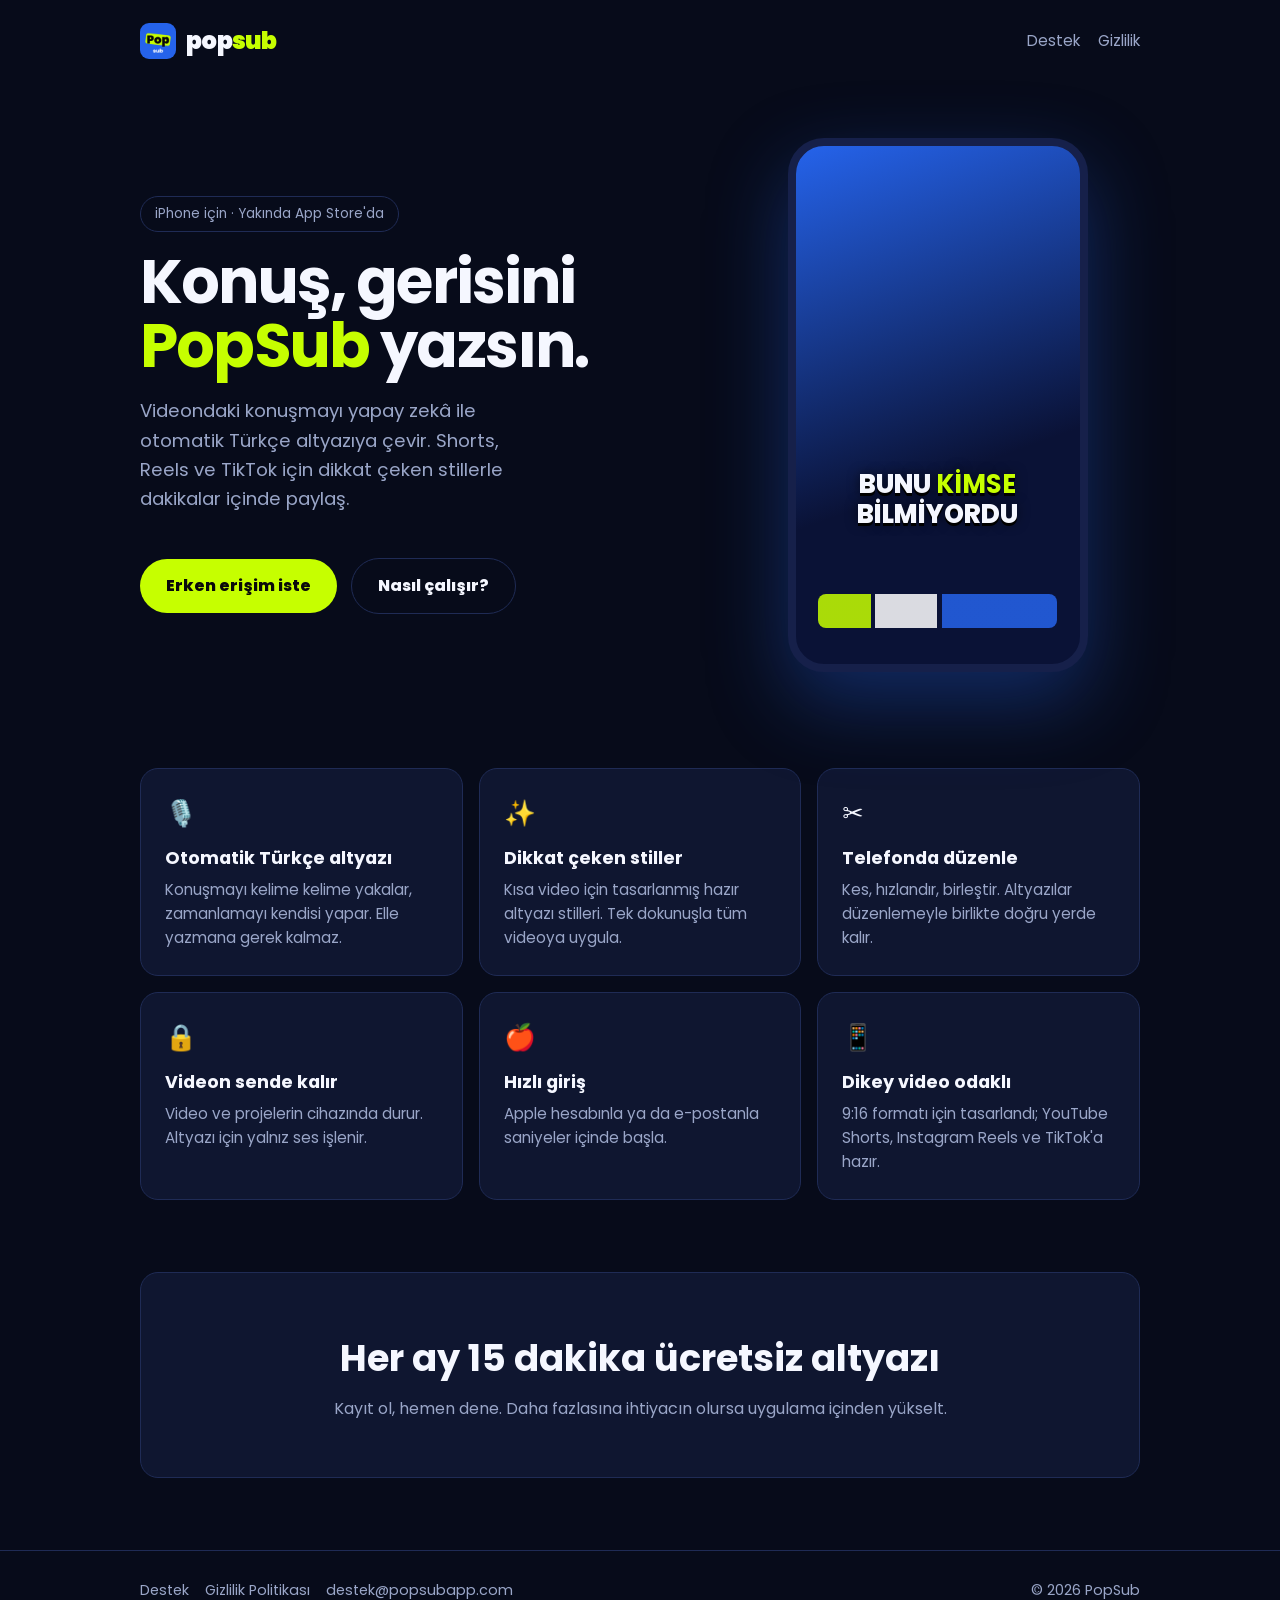
==== index.html @ c61045e1 "Logo ve renkleri seçilen PopSub kimliğine (F · Karaoke Vurgu) göre güncelle Favicon, apple-touch-ico" ====
<!doctype html>
<html lang="tr">
<head>
  <meta charset="utf-8">
  <meta name="viewport" content="width=device-width, initial-scale=1">
  <title>PopSub · Videolarına otomatik Türkçe altyazı</title>
  <meta name="description" content="PopSub, iPhone için video düzenleme uygulaması. Konuşmayı yapay zekâ ile otomatik Türkçe altyazıya çevirir, dikkat çeken altyazı stilleriyle Shorts, Reels ve TikTok videoları hazırlar.">
  <meta property="og:title" content="PopSub · Otomatik Türkçe altyazı">
  <meta property="og:description" content="Konuşmanı saniyeler içinde dikkat çeken altyazılara çevir.">
  <meta property="og:url" content="https://popsubapp.com/">
  <link rel="preconnect" href="https://fonts.googleapis.com">
  <link href="https://fonts.googleapis.com/css2?family=Poppins:wght@400;600;700;800;900&display=swap" rel="stylesheet">
  <link rel="stylesheet" href="/style.css">
  <link rel="icon" type="image/png" sizes="32x32" href="/assets/favicon-32.png">
  <link rel="apple-touch-icon" href="/assets/apple-touch-icon.png">
  <meta property="og:image" content="https://popsubapp.com/assets/icon-512.png">
</head>
<body>
  <header class="top">
    <div class="wrap">
      <a class="logo" href="/" aria-label="PopSub ana sayfa"><img src="/assets/logo-icon.png" width="36" height="36" alt=""><span class="wm">pop<span>sub</span></span></a>
      <nav><a href="/destek/">Destek</a><a href="/gizlilik/">Gizlilik</a></nav>
    </div>
  </header>

  <main class="wrap">
    <section class="hero">
      <div>
        <span class="badge">iPhone için · Yakında App Store'da</span>
        <h1>Konuş, gerisini <em>PopSub</em> yazsın.</h1>
        <p class="lead">Videondaki konuşmayı yapay zekâ ile otomatik Türkçe altyazıya çevir. Shorts, Reels ve TikTok için dikkat çeken stillerle dakikalar içinde paylaş.</p>
        <a class="cta" href="mailto:destek@popsubapp.com?subject=PopSub%20erken%20eri%C5%9Fim">Erken erişim iste</a>
        <a class="cta ghost" href="#ozellikler">Nasıl çalışır?</a>
      </div>
      <div class="phone" aria-hidden="true">
        <div class="cap">Bunu <b>kimse</b><br>bilmiyordu</div>
        <div class="bar"></div>
      </div>
    </section>

    <section class="features" id="ozellikler">
      <div class="grid">
        <div class="card"><div class="ico">🎙️</div><h3>Otomatik Türkçe altyazı</h3><p>Konuşmayı kelime kelime yakalar, zamanlamayı kendisi yapar. Elle yazmana gerek kalmaz.</p></div>
        <div class="card"><div class="ico">✨</div><h3>Dikkat çeken stiller</h3><p>Kısa video için tasarlanmış hazır altyazı stilleri. Tek dokunuşla tüm videoya uygula.</p></div>
        <div class="card"><div class="ico">✂️</div><h3>Telefonda düzenle</h3><p>Kes, hızlandır, birleştir. Altyazılar düzenlemeyle birlikte doğru yerde kalır.</p></div>
        <div class="card"><div class="ico">🔒</div><h3>Videon sende kalır</h3><p>Video ve projelerin cihazında durur. Altyazı için yalnız ses işlenir.</p></div>
        <div class="card"><div class="ico">🍎</div><h3>Hızlı giriş</h3><p>Apple hesabınla ya da e-postanla saniyeler içinde başla.</p></div>
        <div class="card"><div class="ico">📱</div><h3>Dikey video odaklı</h3><p>9:16 formatı için tasarlandı; YouTube Shorts, Instagram Reels ve TikTok'a hazır.</p></div>
      </div>
    </section>

    <section class="free">
      <h2>Her ay 15 dakika ücretsiz altyazı</h2>
      <p>Kayıt ol, hemen dene. Daha fazlasına ihtiyacın olursa uygulama içinden yükselt.</p>
    </section>
  </main>

  <footer>
    <div class="wrap">
      <div><a href="/destek/">Destek</a><a href="/gizlilik/">Gizlilik Politikası</a><a href="mailto:destek@popsubapp.com">destek@popsubapp.com</a></div>
      <div>© 2026 PopSub</div>
    </div>
  </footer>
</body>
</html>
---- style.css ----
:root {
  --bg: #070b1a;
  --surface: #0f1630;
  --line: #1f2b55;
  --text: #f5f7ff;
  --muted: #9aa6c8;
  --pop: #c6ff00;
  --blue: #2563eb;
  --radius: 18px;
}
* { box-sizing: border-box; }
html { -webkit-text-size-adjust: 100%; }
body {
  margin: 0;
  background: var(--bg);
  color: var(--text);
  font-family: "Poppins", system-ui, -apple-system, "Segoe UI", sans-serif;
  line-height: 1.6;
}
a { color: var(--pop); }
.wrap { max-width: 1040px; margin: 0 auto; padding: 0 20px; }

header.top { padding: 22px 0; }
header.top .wrap { display: flex; align-items: center; justify-content: space-between; gap: 16px; }
.logo { display: inline-flex; align-items: center; gap: 10px; font-weight: 900; font-size: 1.5rem; color: var(--text); text-decoration: none; letter-spacing: -0.03em; }
.logo img { border-radius: 9px; display: block; }
.logo .wm span { color: var(--pop); }
nav a { color: var(--muted); text-decoration: none; margin-left: 18px; font-size: .95rem; }
nav a:hover { color: var(--text); }

.hero { padding: 56px 0 72px; display: grid; grid-template-columns: 1.15fr .85fr; gap: 48px; align-items: center; }
.badge { display: inline-block; padding: 6px 14px; border: 1px solid var(--line); border-radius: 999px; color: var(--muted); font-size: .85rem; }
h1 { font-size: clamp(2.3rem, 6vw, 3.8rem); line-height: 1.05; margin: 18px 0; letter-spacing: -0.03em; }
h1 em { font-style: normal; color: var(--pop); }
.lead { color: var(--muted); font-size: 1.15rem; max-width: 34ch; }
.cta { display: inline-block; margin-top: 26px; background: var(--pop); color: #0a0a0a; font-weight: 800; padding: 14px 26px; border-radius: 999px; text-decoration: none; }
.cta.ghost { background: transparent; color: var(--text); border: 1px solid var(--line); margin-left: 10px; }

.phone { aspect-ratio: 9 / 16; width: 100%; max-width: 300px; margin: 0 auto; border-radius: 36px; border: 8px solid #16204a;
  background: linear-gradient(160deg, #2563eb, #0a1236 62%), var(--surface); position: relative; overflow: hidden; box-shadow: 0 30px 80px rgba(37, 99, 235, .35); }
.phone .cap { position: absolute; left: 50%; bottom: 26%; transform: translateX(-50%); text-align: center; width: 88%;
  font-weight: 800; font-size: 1.6rem; line-height: 1.15; text-transform: uppercase; text-shadow: 0 3px 0 #000, 0 0 12px rgba(0,0,0,.6); }
.phone .cap b { color: var(--pop); }
.phone .bar { position: absolute; left: 8%; right: 8%; bottom: 7%; height: 34px; border-radius: 8px;
  background: repeating-linear-gradient(90deg, #c6ff00 0 22%, transparent 22% 24%, #ffffff 24% 50%, transparent 50% 52%, #2563eb 52% 100%); opacity: .85; }

section.features { padding: 24px 0 72px; }
.grid { display: grid; grid-template-columns: repeat(3, 1fr); gap: 16px; }
.card { background: var(--surface); border: 1px solid var(--line); border-radius: var(--radius); padding: 24px; }
.card h3 { margin: 10px 0 6px; font-size: 1.1rem; }
.card p { margin: 0; color: var(--muted); font-size: .95rem; }
.ico { font-size: 1.6rem; }

.free { text-align: center; padding: 56px 24px; margin-bottom: 72px; background: var(--surface); border: 1px solid var(--line); border-radius: var(--radius); }
.free h2 { font-size: clamp(1.6rem, 4vw, 2.3rem); margin: 0 0 8px; }
.free p { color: var(--muted); margin: 0; }

.doc { padding: 24px 0 72px; max-width: 760px; }
.doc h1 { font-size: clamp(2rem, 5vw, 2.8rem); }
.doc h2 { margin-top: 36px; font-size: 1.25rem; }
.doc p, .doc li { color: #d6dcf0; }
.doc .meta { color: var(--muted); }

footer { border-top: 1px solid var(--line); padding: 28px 0; color: var(--muted); font-size: .9rem; }
footer .wrap { display: flex; flex-wrap: wrap; justify-content: space-between; gap: 12px; }
footer a { color: var(--muted); margin-right: 16px; text-decoration: none; }
footer a:hover { color: var(--text); }

@media (max-width: 760px) {
  .hero { grid-template-columns: 1fr; padding-top: 24px; gap: 40px; }
  .grid { grid-template-columns: 1fr; }
  nav a { margin-left: 12px; }
  .cta.ghost { margin-left: 0; margin-top: 12px; }
}
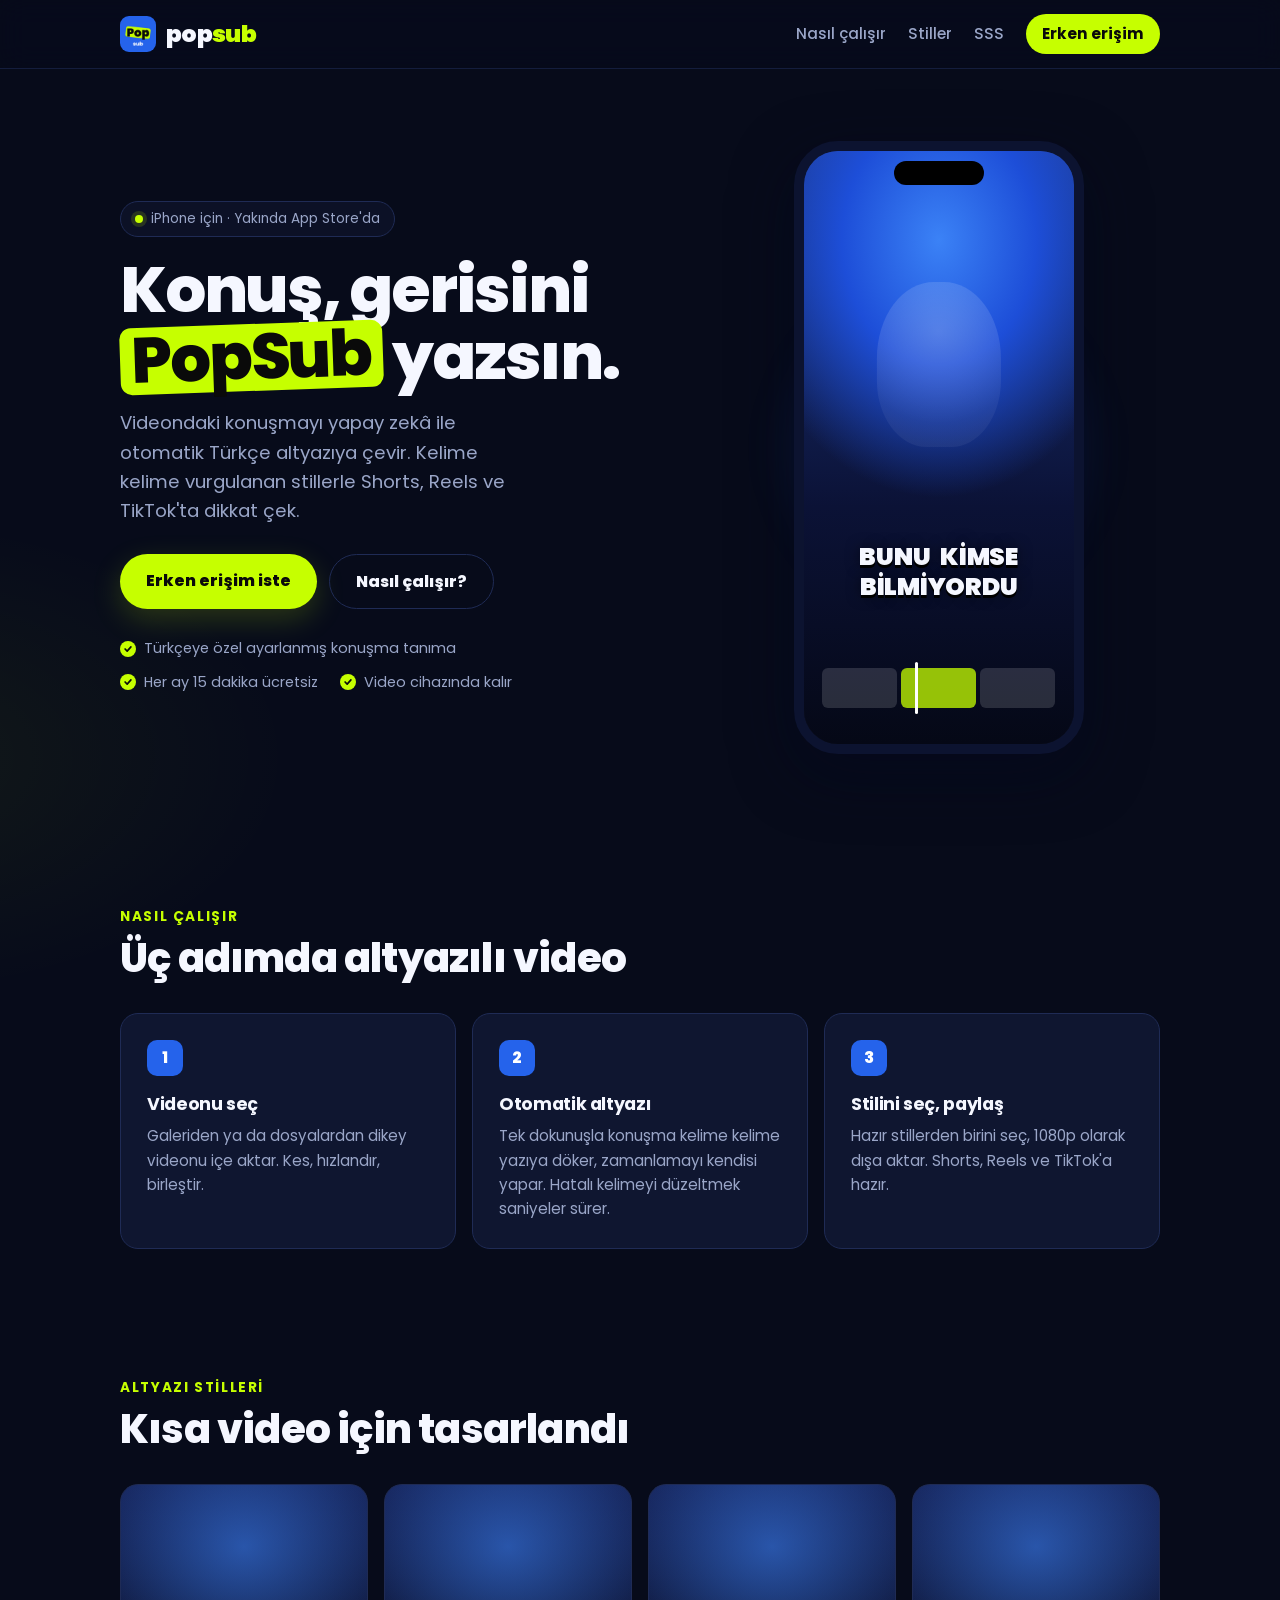
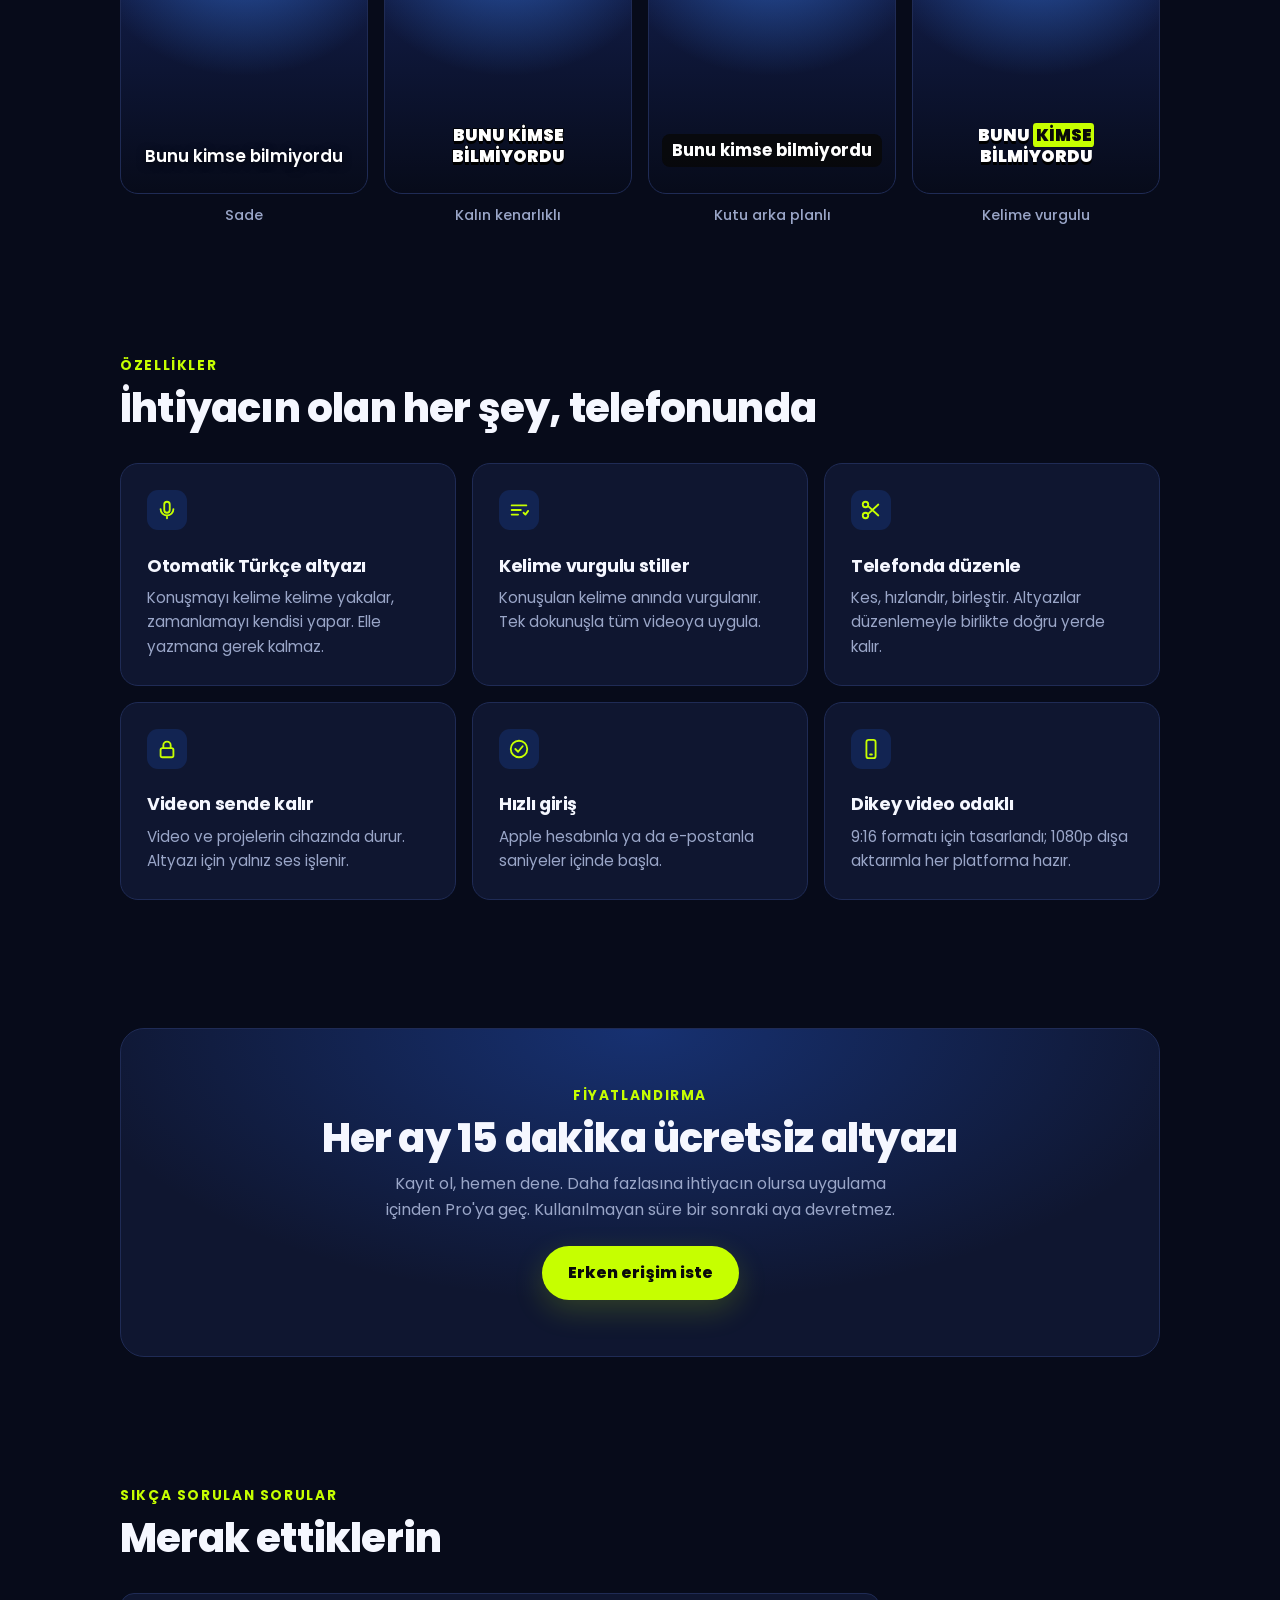
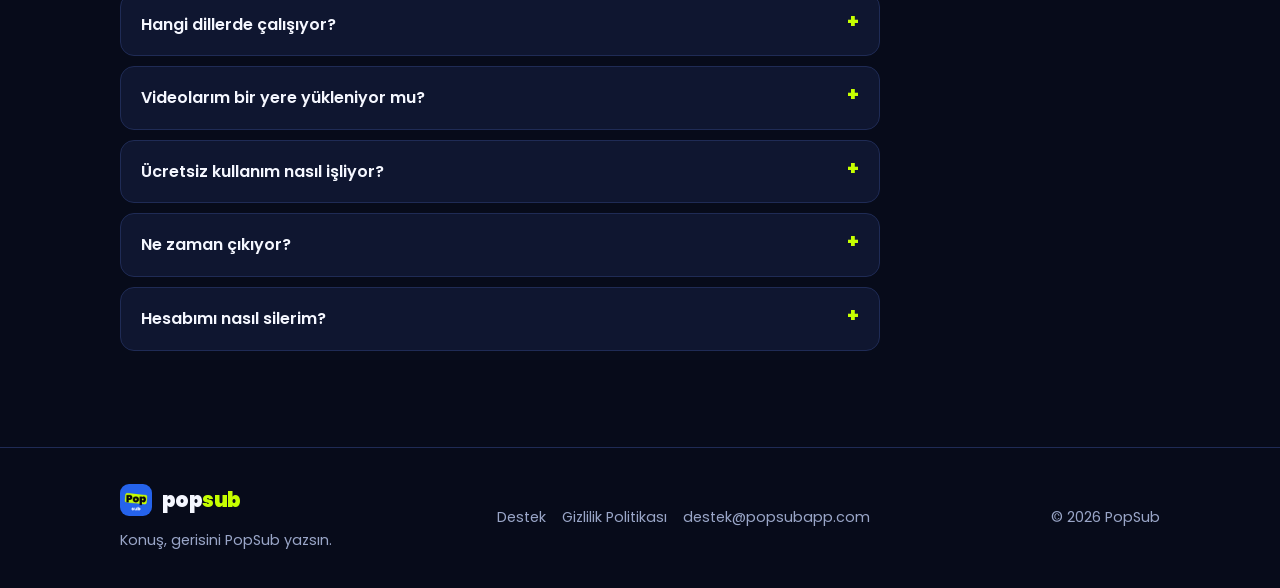
==== commit 44257a74: "Ana sayfayı profesyonelleştir Sabit bulanık başlık + erken erişim düğmesi, karaoke animasyonlu telef" ====
--- a/index.html
+++ b/index.html
@@ -4,61 +4,135 @@
   <meta charset="utf-8">
   <meta name="viewport" content="width=device-width, initial-scale=1">
   <title>PopSub · Videolarına otomatik Türkçe altyazı</title>
-  <meta name="description" content="PopSub, iPhone için video düzenleme uygulaması. Konuşmayı yapay zekâ ile otomatik Türkçe altyazıya çevirir, dikkat çeken altyazı stilleriyle Shorts, Reels ve TikTok videoları hazırlar.">
+  <meta name="description" content="PopSub, iPhone için video düzenleme uygulaması. Konuşmayı yapay zekâ ile otomatik Türkçe altyazıya çevirir, kelime vurgulu stillerle Shorts, Reels ve TikTok videoları hazırlar.">
+  <meta name="theme-color" content="#070b1a">
+  <meta property="og:type" content="website">
+  <meta property="og:site_name" content="PopSub">
   <meta property="og:title" content="PopSub · Otomatik Türkçe altyazı">
   <meta property="og:description" content="Konuşmanı saniyeler içinde dikkat çeken altyazılara çevir.">
   <meta property="og:url" content="https://popsubapp.com/">
+  <meta property="og:image" content="https://popsubapp.com/assets/icon-512.png">
+  <meta name="twitter:card" content="summary">
+  <link rel="canonical" href="https://popsubapp.com/">
   <link rel="preconnect" href="https://fonts.googleapis.com">
-  <link href="https://fonts.googleapis.com/css2?family=Poppins:wght@400;600;700;800;900&display=swap" rel="stylesheet">
-  <link rel="stylesheet" href="/style.css">
+  <link rel="preconnect" href="https://fonts.gstatic.com" crossorigin>
+  <link href="https://fonts.googleapis.com/css2?family=Poppins:wght@400;500;600;700;800;900&display=swap" rel="stylesheet">
+  <link rel="stylesheet" href="/style.css?v=20261008b">
   <link rel="icon" type="image/png" sizes="32x32" href="/assets/favicon-32.png">
   <link rel="apple-touch-icon" href="/assets/apple-touch-icon.png">
-  <meta property="og:image" content="https://popsubapp.com/assets/icon-512.png">
+  <script type="application/ld+json">{"@context":"https://schema.org","@type":"SoftwareApplication","name":"PopSub","operatingSystem":"iOS","applicationCategory":"MultimediaApplication","description":"Konuşmayı otomatik Türkçe altyazıya çeviren video düzenleme uygulaması.","url":"https://popsubapp.com/"}</script>
 </head>
 <body>
+  <a class="skip" href="#icerik">İçeriğe geç</a>
   <header class="top">
     <div class="wrap">
       <a class="logo" href="/" aria-label="PopSub ana sayfa"><img src="/assets/logo-icon.png" width="36" height="36" alt=""><span class="wm">pop<span>sub</span></span></a>
-      <nav><a href="/destek/">Destek</a><a href="/gizlilik/">Gizlilik</a></nav>
+      <nav aria-label="Ana menü">
+        <a href="#nasil">Nasıl çalışır</a>
+        <a href="#stiller">Stiller</a>
+        <a href="#sss">SSS</a>
+        <a class="nav-cta" href="mailto:destek@popsubapp.com?subject=PopSub%20erken%20eri%C5%9Fim">Erken erişim</a>
+      </nav>
     </div>
   </header>
 
-  <main class="wrap">
-    <section class="hero">
-      <div>
-        <span class="badge">iPhone için · Yakında App Store'da</span>
+  <main id="icerik">
+    <section class="hero wrap">
+      <div class="hero-copy">
+        <span class="badge"><span class="dot"></span>iPhone için · Yakında App Store'da</span>
         <h1>Konuş, gerisini <em>PopSub</em> yazsın.</h1>
-        <p class="lead">Videondaki konuşmayı yapay zekâ ile otomatik Türkçe altyazıya çevir. Shorts, Reels ve TikTok için dikkat çeken stillerle dakikalar içinde paylaş.</p>
-        <a class="cta" href="mailto:destek@popsubapp.com?subject=PopSub%20erken%20eri%C5%9Fim">Erken erişim iste</a>
-        <a class="cta ghost" href="#ozellikler">Nasıl çalışır?</a>
+        <p class="lead">Videondaki konuşmayı yapay zekâ ile otomatik Türkçe altyazıya çevir. Kelime kelime vurgulanan stillerle Shorts, Reels ve TikTok'ta dikkat çek.</p>
+        <div class="actions">
+          <a class="cta" href="mailto:destek@popsubapp.com?subject=PopSub%20erken%20eri%C5%9Fim">Erken erişim iste</a>
+          <a class="cta ghost" href="#nasil">Nasıl çalışır?</a>
+        </div>
+        <ul class="trust">
+          <li>Türkçeye özel ayarlanmış konuşma tanıma</li>
+          <li>Her ay 15 dakika ücretsiz</li>
+          <li>Video cihazında kalır</li>
+        </ul>
       </div>
-      <div class="phone" aria-hidden="true">
-        <div class="cap">Bunu <b>kimse</b><br>bilmiyordu</div>
-        <div class="bar"></div>
+      <div class="hero-visual" aria-hidden="true">
+        <div class="glow"></div>
+        <div class="phone">
+          <div class="notch"></div>
+          <div class="scene"></div>
+          <div class="karaoke">
+            <span>Bunu</span> <span>kimse</span> <span>bilmiyordu</span>
+          </div>
+          <div class="timeline"><i></i><i></i><i></i><b></b></div>
+        </div>
       </div>
     </section>
 
-    <section class="features" id="ozellikler">
-      <div class="grid">
-        <div class="card"><div class="ico">🎙️</div><h3>Otomatik Türkçe altyazı</h3><p>Konuşmayı kelime kelime yakalar, zamanlamayı kendisi yapar. Elle yazmana gerek kalmaz.</p></div>
-        <div class="card"><div class="ico">✨</div><h3>Dikkat çeken stiller</h3><p>Kısa video için tasarlanmış hazır altyazı stilleri. Tek dokunuşla tüm videoya uygula.</p></div>
-        <div class="card"><div class="ico">✂️</div><h3>Telefonda düzenle</h3><p>Kes, hızlandır, birleştir. Altyazılar düzenlemeyle birlikte doğru yerde kalır.</p></div>
-        <div class="card"><div class="ico">🔒</div><h3>Videon sende kalır</h3><p>Video ve projelerin cihazında durur. Altyazı için yalnız ses işlenir.</p></div>
-        <div class="card"><div class="ico">🍎</div><h3>Hızlı giriş</h3><p>Apple hesabınla ya da e-postanla saniyeler içinde başla.</p></div>
-        <div class="card"><div class="ico">📱</div><h3>Dikey video odaklı</h3><p>9:16 formatı için tasarlandı; YouTube Shorts, Instagram Reels ve TikTok'a hazır.</p></div>
+    <section class="section wrap" id="nasil">
+      <p class="eyebrow">Nasıl çalışır</p>
+      <h2>Üç adımda altyazılı video</h2>
+      <ol class="steps">
+        <li><span class="num">1</span><h3>Videonu seç</h3><p>Galeriden ya da dosyalardan dikey videonu içe aktar. Kes, hızlandır, birleştir.</p></li>
+        <li><span class="num">2</span><h3>Otomatik altyazı</h3><p>Tek dokunuşla konuşma kelime kelime yazıya döker, zamanlamayı kendisi yapar. Hatalı kelimeyi düzeltmek saniyeler sürer.</p></li>
+        <li><span class="num">3</span><h3>Stilini seç, paylaş</h3><p>Hazır stillerden birini seç, 1080p olarak dışa aktar. Shorts, Reels ve TikTok'a hazır.</p></li>
+      </ol>
+    </section>
+
+    <section class="section wrap" id="stiller">
+      <p class="eyebrow">Altyazı stilleri</p>
+      <h2>Kısa video için tasarlandı</h2>
+      <div class="styles">
+        <figure class="style s-simple"><div class="frame"><span class="sample">Bunu kimse bilmiyordu</span></div><figcaption>Sade</figcaption></figure>
+        <figure class="style s-outline"><div class="frame"><span class="sample">Bunu kimse bilmiyordu</span></div><figcaption>Kalın kenarlıklı</figcaption></figure>
+        <figure class="style s-box"><div class="frame"><span class="sample">Bunu kimse bilmiyordu</span></div><figcaption>Kutu arka planlı</figcaption></figure>
+        <figure class="style s-karaoke"><div class="frame"><span class="sample">Bunu <mark>kimse</mark> bilmiyordu</span></div><figcaption>Kelime vurgulu</figcaption></figure>
       </div>
     </section>
 
-    <section class="free">
-      <h2>Her ay 15 dakika ücretsiz altyazı</h2>
-      <p>Kayıt ol, hemen dene. Daha fazlasına ihtiyacın olursa uygulama içinden yükselt.</p>
+    <section class="section wrap">
+      <p class="eyebrow">Özellikler</p>
+      <h2>İhtiyacın olan her şey, telefonunda</h2>
+      <div class="grid">
+        <div class="card"><svg class="ico" viewBox="0 0 24 24" aria-hidden="true"><path d="M12 3a3 3 0 0 0-3 3v6a3 3 0 0 0 6 0V6a3 3 0 0 0-3-3Z"/><path d="M19 11a7 7 0 0 1-14 0M12 18v3"/></svg><h3>Otomatik Türkçe altyazı</h3><p>Konuşmayı kelime kelime yakalar, zamanlamayı kendisi yapar. Elle yazmana gerek kalmaz.</p></div>
+        <div class="card"><svg class="ico" viewBox="0 0 24 24" aria-hidden="true"><path d="M4 7h16M4 12h10M4 17h7"/><path d="M17 15l2 2 3-4"/></svg><h3>Kelime vurgulu stiller</h3><p>Konuşulan kelime anında vurgulanır. Tek dokunuşla tüm videoya uygula.</p></div>
+        <div class="card"><svg class="ico" viewBox="0 0 24 24" aria-hidden="true"><circle cx="6" cy="6" r="3"/><circle cx="6" cy="18" r="3"/><path d="M8.6 7.5 20 18M8.6 16.5 20 6"/></svg><h3>Telefonda düzenle</h3><p>Kes, hızlandır, birleştir. Altyazılar düzenlemeyle birlikte doğru yerde kalır.</p></div>
+        <div class="card"><svg class="ico" viewBox="0 0 24 24" aria-hidden="true"><rect x="5" y="11" width="14" height="10" rx="2"/><path d="M8 11V8a4 4 0 0 1 8 0v3"/></svg><h3>Videon sende kalır</h3><p>Video ve projelerin cihazında durur. Altyazı için yalnız ses işlenir.</p></div>
+        <div class="card"><svg class="ico" viewBox="0 0 24 24" aria-hidden="true"><path d="M12 21a9 9 0 1 0 0-18 9 9 0 0 0 0 18Z"/><path d="m8 12 3 3 5-6"/></svg><h3>Hızlı giriş</h3><p>Apple hesabınla ya da e-postanla saniyeler içinde başla.</p></div>
+        <div class="card"><svg class="ico" viewBox="0 0 24 24" aria-hidden="true"><rect x="7" y="2" width="10" height="20" rx="2.5"/><path d="M11 18h2"/></svg><h3>Dikey video odaklı</h3><p>9:16 formatı için tasarlandı; 1080p dışa aktarımla her platforma hazır.</p></div>
+      </div>
+    </section>
+
+    <section class="section wrap">
+      <div class="free">
+        <p class="eyebrow">Fiyatlandırma</p>
+        <h2>Her ay 15 dakika ücretsiz altyazı</h2>
+        <p>Kayıt ol, hemen dene. Daha fazlasına ihtiyacın olursa uygulama içinden Pro'ya geç. Kullanılmayan süre bir sonraki aya devretmez.</p>
+        <a class="cta" href="mailto:destek@popsubapp.com?subject=PopSub%20erken%20eri%C5%9Fim">Erken erişim iste</a>
+      </div>
+    </section>
+
+    <section class="section wrap" id="sss">
+      <p class="eyebrow">Sıkça sorulan sorular</p>
+      <h2>Merak ettiklerin</h2>
+      <div class="faq">
+        <details><summary>Hangi dillerde çalışıyor?</summary><p>PopSub şu an Türkçe konuşma için optimize edildi.</p></details>
+        <details><summary>Videolarım bir yere yükleniyor mu?</summary><p>Hayır. Videoların ve projelerin cihazında kalır. Altyazı oluşturmak için yalnız videonun ses kısmı sunucumuza gönderilir. Ayrıntılar <a href="/gizlilik/">Gizlilik Politikası</a>'nda.</p></details>
+        <details><summary>Ücretsiz kullanım nasıl işliyor?</summary><p>Her takvim ayında 15 dakikalık ücretsiz altyazı hakkın olur. Kullanılmayan süre bir sonraki aya devretmez.</p></details>
+        <details><summary>Ne zaman çıkıyor?</summary><p>PopSub şu an test aşamasında. Erken erişim için bize yaz, hazır olduğunda ilk sen haberdar ol.</p></details>
+        <details><summary>Hesabımı nasıl silerim?</summary><p>Uygulama içinden <strong>Hesap → Hesabı sil</strong> ile hesabını ve sunucudaki verilerini kalıcı olarak silebilirsin.</p></details>
+      </div>
     </section>
   </main>
 
   <footer>
-    <div class="wrap">
-      <div><a href="/destek/">Destek</a><a href="/gizlilik/">Gizlilik Politikası</a><a href="mailto:destek@popsubapp.com">destek@popsubapp.com</a></div>
-      <div>© 2026 PopSub</div>
+    <div class="wrap foot">
+      <div class="foot-brand">
+        <a class="logo" href="/" aria-label="PopSub ana sayfa"><img src="/assets/logo-icon.png" width="32" height="32" alt=""><span class="wm">pop<span>sub</span></span></a>
+        <p>Konuş, gerisini PopSub yazsın.</p>
+      </div>
+      <div class="foot-links">
+        <a href="/destek/">Destek</a>
+        <a href="/gizlilik/">Gizlilik Politikası</a>
+        <a href="mailto:destek@popsubapp.com">destek@popsubapp.com</a>
+      </div>
+      <div class="foot-copy">© 2026 PopSub</div>
     </div>
   </footer>
 </body>
--- a/style.css
+++ b/style.css
@@ -1,74 +1,159 @@
 :root {
   --bg: #070b1a;
+  --bg-2: #0a1024;
   --surface: #0f1630;
+  --surface-2: #131c3c;
   --line: #1f2b55;
   --text: #f5f7ff;
   --muted: #9aa6c8;
   --pop: #c6ff00;
   --blue: #2563eb;
   --radius: 18px;
+  --shadow: 0 20px 60px rgba(3, 8, 30, .55);
 }
 * { box-sizing: border-box; }
-html { -webkit-text-size-adjust: 100%; }
+html { -webkit-text-size-adjust: 100%; scroll-behavior: smooth; scroll-padding-top: 84px; }
 body {
   margin: 0;
-  background: var(--bg);
+  background:
+    radial-gradient(900px 500px at 85% -10%, rgba(37, 99, 235, .28), transparent 60%),
+    radial-gradient(700px 400px at -10% 20%, rgba(198, 255, 0, .06), transparent 60%),
+    var(--bg);
   color: var(--text);
   font-family: "Poppins", system-ui, -apple-system, "Segoe UI", sans-serif;
   line-height: 1.6;
+  -webkit-font-smoothing: antialiased;
 }
 a { color: var(--pop); }
-.wrap { max-width: 1040px; margin: 0 auto; padding: 0 20px; }
+h1, h2, h3 { letter-spacing: -0.02em; }
+.wrap { max-width: 1080px; margin: 0 auto; padding: 0 20px; }
+.skip { position: absolute; left: -999px; top: 8px; background: var(--pop); color: #0a0a0a; padding: 8px 14px; border-radius: 8px; z-index: 100; }
+.skip:focus { left: 8px; }
+:focus-visible { outline: 2px solid var(--pop); outline-offset: 3px; border-radius: 6px; }
 
-header.top { padding: 22px 0; }
+/* Header */
+header.top { position: sticky; top: 0; z-index: 50; padding: 14px 0; background: rgba(7, 11, 26, .72);
+  backdrop-filter: saturate(160%) blur(14px); -webkit-backdrop-filter: saturate(160%) blur(14px); border-bottom: 1px solid rgba(31, 43, 85, .6); }
 header.top .wrap { display: flex; align-items: center; justify-content: space-between; gap: 16px; }
-.logo { display: inline-flex; align-items: center; gap: 10px; font-weight: 900; font-size: 1.5rem; color: var(--text); text-decoration: none; letter-spacing: -0.03em; }
+.logo { display: inline-flex; align-items: center; gap: 10px; font-weight: 900; font-size: 1.45rem; color: var(--text); text-decoration: none; letter-spacing: -0.03em; }
 .logo img { border-radius: 9px; display: block; }
 .logo .wm span { color: var(--pop); }
-nav a { color: var(--muted); text-decoration: none; margin-left: 18px; font-size: .95rem; }
+nav { display: flex; align-items: center; gap: 22px; }
+nav a { color: var(--muted); text-decoration: none; font-size: .95rem; font-weight: 500; }
 nav a:hover { color: var(--text); }
+nav .nav-cta { color: #0a0a0a; background: var(--pop); padding: 8px 16px; border-radius: 999px; font-weight: 700; }
+nav .nav-cta:hover { color: #0a0a0a; filter: brightness(1.05); }
 
-.hero { padding: 56px 0 72px; display: grid; grid-template-columns: 1.15fr .85fr; gap: 48px; align-items: center; }
-.badge { display: inline-block; padding: 6px 14px; border: 1px solid var(--line); border-radius: 999px; color: var(--muted); font-size: .85rem; }
-h1 { font-size: clamp(2.3rem, 6vw, 3.8rem); line-height: 1.05; margin: 18px 0; letter-spacing: -0.03em; }
-h1 em { font-style: normal; color: var(--pop); }
-.lead { color: var(--muted); font-size: 1.15rem; max-width: 34ch; }
-.cta { display: inline-block; margin-top: 26px; background: var(--pop); color: #0a0a0a; font-weight: 800; padding: 14px 26px; border-radius: 999px; text-decoration: none; }
-.cta.ghost { background: transparent; color: var(--text); border: 1px solid var(--line); margin-left: 10px; }
+/* Hero */
+.hero { padding: 72px 20px 88px; display: grid; grid-template-columns: 1.1fr .9fr; gap: 56px; align-items: center; }
+.badge { display: inline-flex; align-items: center; gap: 8px; padding: 6px 14px; border: 1px solid var(--line); border-radius: 999px;
+  color: var(--muted); font-size: .85rem; background: rgba(15, 22, 48, .6); }
+.badge .dot { width: 8px; height: 8px; border-radius: 50%; background: var(--pop); box-shadow: 0 0 0 4px rgba(198, 255, 0, .15); }
+h1 { font-size: clamp(2.4rem, 6vw, 4rem); line-height: 1.04; margin: 20px 0 18px; letter-spacing: -0.035em; font-weight: 800; }
+h1 em { font-style: normal; color: #0a0a0a; background: var(--pop); padding: 0 .18em; border-radius: .18em; display: inline-block; transform: rotate(-2deg); }
+.lead { color: var(--muted); font-size: 1.15rem; max-width: 38ch; margin: 0; }
+.actions { display: flex; flex-wrap: wrap; gap: 12px; margin-top: 28px; }
+.cta { display: inline-block; background: var(--pop); color: #0a0a0a; font-weight: 800; padding: 14px 26px; border-radius: 999px;
+  text-decoration: none; box-shadow: 0 10px 30px rgba(198, 255, 0, .18); transition: transform .15s ease, box-shadow .15s ease; }
+.cta:hover { transform: translateY(-1px); box-shadow: 0 14px 34px rgba(198, 255, 0, .28); }
+.cta.ghost { background: transparent; color: var(--text); border: 1px solid var(--line); box-shadow: none; }
+.cta.ghost:hover { border-color: var(--muted); }
+.trust { list-style: none; padding: 0; margin: 28px 0 0; display: flex; flex-wrap: wrap; gap: 10px 22px; color: var(--muted); font-size: .9rem; }
+.trust li { display: inline-flex; align-items: center; gap: 8px; }
+.trust li::before { content: ""; width: 16px; height: 16px; border-radius: 50%; background: var(--pop) no-repeat center / 10px
+  url("data:image/svg+xml,%3Csvg xmlns='http://www.w3.org/2000/svg' viewBox='0 0 24 24' fill='none' stroke='%230a0a0a' stroke-width='4' stroke-linecap='round' stroke-linejoin='round'%3E%3Cpath d='m5 12 5 5 9-10'/%3E%3C/svg%3E"); }
 
-.phone { aspect-ratio: 9 / 16; width: 100%; max-width: 300px; margin: 0 auto; border-radius: 36px; border: 8px solid #16204a;
-  background: linear-gradient(160deg, #2563eb, #0a1236 62%), var(--surface); position: relative; overflow: hidden; box-shadow: 0 30px 80px rgba(37, 99, 235, .35); }
-.phone .cap { position: absolute; left: 50%; bottom: 26%; transform: translateX(-50%); text-align: center; width: 88%;
-  font-weight: 800; font-size: 1.6rem; line-height: 1.15; text-transform: uppercase; text-shadow: 0 3px 0 #000, 0 0 12px rgba(0,0,0,.6); }
-.phone .cap b { color: var(--pop); }
-.phone .bar { position: absolute; left: 8%; right: 8%; bottom: 7%; height: 34px; border-radius: 8px;
-  background: repeating-linear-gradient(90deg, #c6ff00 0 22%, transparent 22% 24%, #ffffff 24% 50%, transparent 50% 52%, #2563eb 52% 100%); opacity: .85; }
+.hero-visual { position: relative; display: grid; place-items: center; }
+.glow { position: absolute; width: 80%; aspect-ratio: 1; border-radius: 50%; background: radial-gradient(circle, rgba(37, 99, 235, .55), transparent 65%); filter: blur(20px); }
+.phone { position: relative; aspect-ratio: 9 / 19; width: 100%; max-width: 290px; border-radius: 44px; border: 10px solid #0c1330;
+  background: #050816; overflow: hidden; box-shadow: var(--shadow), 0 0 0 1px rgba(255, 255, 255, .06) inset; }
+.notch { position: absolute; top: 10px; left: 50%; transform: translateX(-50%); width: 90px; height: 24px; border-radius: 999px; background: #000; z-index: 3; }
+.scene { position: absolute; inset: 0; background:
+  radial-gradient(120% 70% at 50% 15%, #3b82f6 0%, #1d4ed8 30%, transparent 62%),
+  linear-gradient(180deg, #1e3a8a 0%, #0b1236 60%, #050816 100%); }
+.scene::after { content: ""; position: absolute; left: 50%; top: 22%; width: 46%; aspect-ratio: 3 / 4; transform: translateX(-50%);
+  border-radius: 46% 46% 40% 40%; background: radial-gradient(circle at 50% 30%, rgba(255, 255, 255, .22), rgba(255, 255, 255, .05) 70%); }
+.karaoke { position: absolute; left: 6%; right: 6%; bottom: 24%; text-align: center; font-weight: 900; font-size: 1.55rem;
+  line-height: 1.2; text-transform: uppercase; letter-spacing: -0.01em; text-shadow: 0 3px 0 #000, 0 0 14px rgba(0, 0, 0, .55); z-index: 2; }
+.karaoke span { display: inline-block; padding: 0 .12em; border-radius: .2em; animation: say 3.6s infinite; }
+.karaoke span:nth-child(2) { animation-delay: 1.2s; }
+.karaoke span:nth-child(3) { animation-delay: 2.4s; }
+@keyframes say {
+  0%, 33% { background: var(--pop); color: #0a0a0a; text-shadow: none; transform: scale(1.08) rotate(-2deg); }
+  34%, 100% { background: transparent; color: #fff; transform: none; }
+}
+.timeline { position: absolute; left: 7%; right: 7%; bottom: 6%; height: 40px; display: flex; gap: 4px; z-index: 2; }
+.timeline i { flex: 1; border-radius: 6px; background: rgba(255, 255, 255, .14); }
+.timeline i:nth-child(2) { background: rgba(198, 255, 0, .75); }
+.timeline b { position: absolute; top: -6px; bottom: -6px; width: 3px; border-radius: 2px; background: #fff; left: 40%; animation: play 3.6s linear infinite; }
+@keyframes play { from { left: 4%; } to { left: 96%; } }
 
-section.features { padding: 24px 0 72px; }
+/* Sections */
+.section { padding: 64px 20px; }
+.eyebrow { color: var(--pop); font-weight: 700; font-size: .85rem; text-transform: uppercase; letter-spacing: .12em; margin: 0 0 8px; }
+.section h2 { font-size: clamp(1.7rem, 4vw, 2.5rem); line-height: 1.15; margin: 0 0 32px; font-weight: 800; }
+
+.steps { list-style: none; padding: 0; margin: 0; display: grid; grid-template-columns: repeat(3, 1fr); gap: 16px; counter-reset: s; }
+.steps li { background: var(--surface); border: 1px solid var(--line); border-radius: var(--radius); padding: 26px; }
+.num { display: inline-grid; place-items: center; width: 36px; height: 36px; border-radius: 10px; background: var(--blue); color: #fff; font-weight: 800; }
+.steps h3, .card h3 { margin: 14px 0 6px; font-size: 1.1rem; }
+.steps p, .card p { margin: 0; color: var(--muted); font-size: .95rem; }
+
+.styles { display: grid; grid-template-columns: repeat(4, 1fr); gap: 16px; }
+.style { margin: 0; }
+.style .frame { aspect-ratio: 4 / 5; border-radius: var(--radius); border: 1px solid var(--line); display: grid; place-items: end center; padding: 18px 12px 26px;
+  background: radial-gradient(90% 60% at 50% 20%, rgba(59, 130, 246, .55), transparent 70%), linear-gradient(180deg, #16245a, #070b1a); overflow: hidden; }
+.sample { text-align: center; font-weight: 800; font-size: 1.05rem; line-height: 1.25; color: #fff; }
+.s-simple .sample { font-weight: 600; text-shadow: 0 2px 8px rgba(0, 0, 0, .6); }
+.s-outline .sample { font-weight: 900; text-transform: uppercase; -webkit-text-stroke: 1.5px #000; paint-order: stroke fill; text-shadow: 0 3px 0 #000; }
+.s-box .sample { background: rgba(8, 8, 8, .82); padding: 6px 10px; border-radius: 8px; font-weight: 700; }
+.s-karaoke .sample { font-weight: 900; text-transform: uppercase; text-shadow: 0 3px 0 #000; }
+.s-karaoke mark { background: var(--pop); color: #0a0a0a; padding: 0 .15em; border-radius: .2em; text-shadow: none; }
+.style figcaption { margin-top: 10px; color: var(--muted); font-size: .9rem; font-weight: 500; text-align: center; }
+
 .grid { display: grid; grid-template-columns: repeat(3, 1fr); gap: 16px; }
-.card { background: var(--surface); border: 1px solid var(--line); border-radius: var(--radius); padding: 24px; }
-.card h3 { margin: 10px 0 6px; font-size: 1.1rem; }
-.card p { margin: 0; color: var(--muted); font-size: .95rem; }
-.ico { font-size: 1.6rem; }
+.card { background: var(--surface); border: 1px solid var(--line); border-radius: var(--radius); padding: 26px; transition: border-color .15s ease, transform .15s ease; }
+.card:hover { border-color: #2c3d78; transform: translateY(-2px); }
+.ico { width: 40px; height: 40px; padding: 9px; border-radius: 11px; background: rgba(37, 99, 235, .18); stroke: var(--pop); fill: none; stroke-width: 2; stroke-linecap: round; stroke-linejoin: round; }
 
-.free { text-align: center; padding: 56px 24px; margin-bottom: 72px; background: var(--surface); border: 1px solid var(--line); border-radius: var(--radius); }
-.free h2 { font-size: clamp(1.6rem, 4vw, 2.3rem); margin: 0 0 8px; }
-.free p { color: var(--muted); margin: 0; }
+.free { text-align: center; padding: 56px 24px; border: 1px solid var(--line); border-radius: 24px;
+  background: radial-gradient(80% 120% at 50% 0%, rgba(37, 99, 235, .35), transparent 70%), var(--surface); }
+.free h2 { margin: 0 0 10px !important; }
+.free p:not(.eyebrow) { color: var(--muted); margin: 0 auto 24px; max-width: 52ch; }
 
-.doc { padding: 24px 0 72px; max-width: 760px; }
+.faq { display: grid; gap: 10px; max-width: 760px; }
+.faq details { background: var(--surface); border: 1px solid var(--line); border-radius: 14px; padding: 4px 20px; }
+.faq summary { cursor: pointer; list-style: none; padding: 14px 0; font-weight: 600; display: flex; justify-content: space-between; gap: 16px; }
+.faq summary::-webkit-details-marker { display: none; }
+.faq summary::after { content: "+"; color: var(--pop); font-weight: 800; font-size: 1.2rem; line-height: 1; }
+.faq details[open] summary::after { content: "–"; }
+.faq details p { margin: 0 0 16px; color: var(--muted); }
+
+/* Doc pages */
+.doc { padding: 40px 20px 72px; max-width: 760px; }
 .doc h1 { font-size: clamp(2rem, 5vw, 2.8rem); }
 .doc h2 { margin-top: 36px; font-size: 1.25rem; }
 .doc p, .doc li { color: #d6dcf0; }
 .doc .meta { color: var(--muted); }
 
-footer { border-top: 1px solid var(--line); padding: 28px 0; color: var(--muted); font-size: .9rem; }
-footer .wrap { display: flex; flex-wrap: wrap; justify-content: space-between; gap: 12px; }
+/* Footer */
+footer { border-top: 1px solid var(--line); padding: 36px 0; color: var(--muted); font-size: .9rem; margin-top: 32px; }
+footer .wrap { display: flex; flex-wrap: wrap; justify-content: space-between; align-items: center; gap: 16px; }
 footer a { color: var(--muted); margin-right: 16px; text-decoration: none; }
 footer a:hover { color: var(--text); }
+.foot-brand .logo { font-size: 1.25rem; margin-right: 0; color: var(--text); }
+.foot-brand p { margin: 6px 0 0; }
+.foot-links { display: flex; flex-wrap: wrap; gap: 6px 0; }
 
-@media (max-width: 760px) {
-  .hero { grid-template-columns: 1fr; padding-top: 24px; gap: 40px; }
-  .grid { grid-template-columns: 1fr; }
-  nav a { margin-left: 12px; }
-  .cta.ghost { margin-left: 0; margin-top: 12px; }
+@media (max-width: 860px) {
+  .hero { grid-template-columns: 1fr; padding-top: 40px; gap: 48px; }
+  .steps, .grid { grid-template-columns: 1fr; }
+  .styles { grid-template-columns: repeat(2, 1fr); }
+  nav a:not(.nav-cta) { display: none; }
 }
+@media (prefers-reduced-motion: reduce) {
+  html { scroll-behavior: auto; }
+  .karaoke span, .timeline b { animation: none; }
+  .karaoke span:nth-child(2) { background: var(--pop); color: #0a0a0a; text-shadow: none; }
+  .cta, .card { transition: none; }
+}
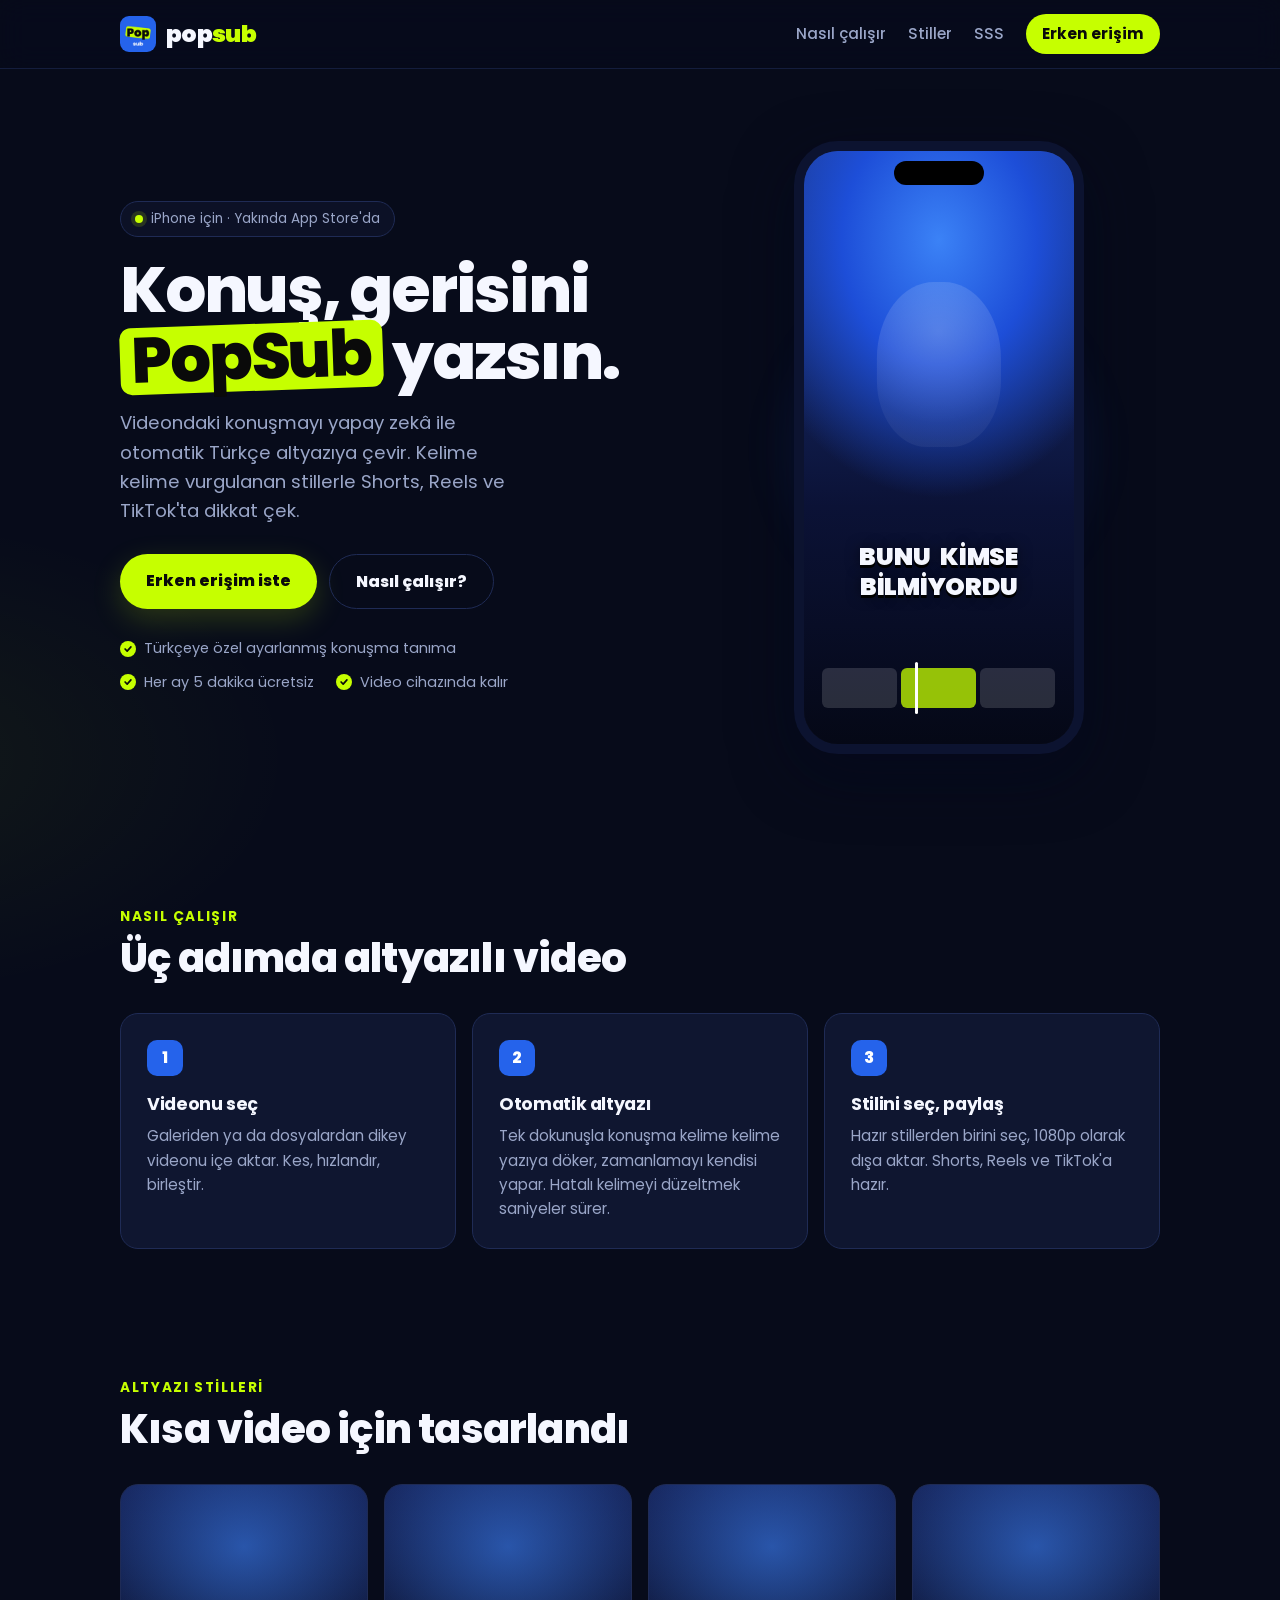
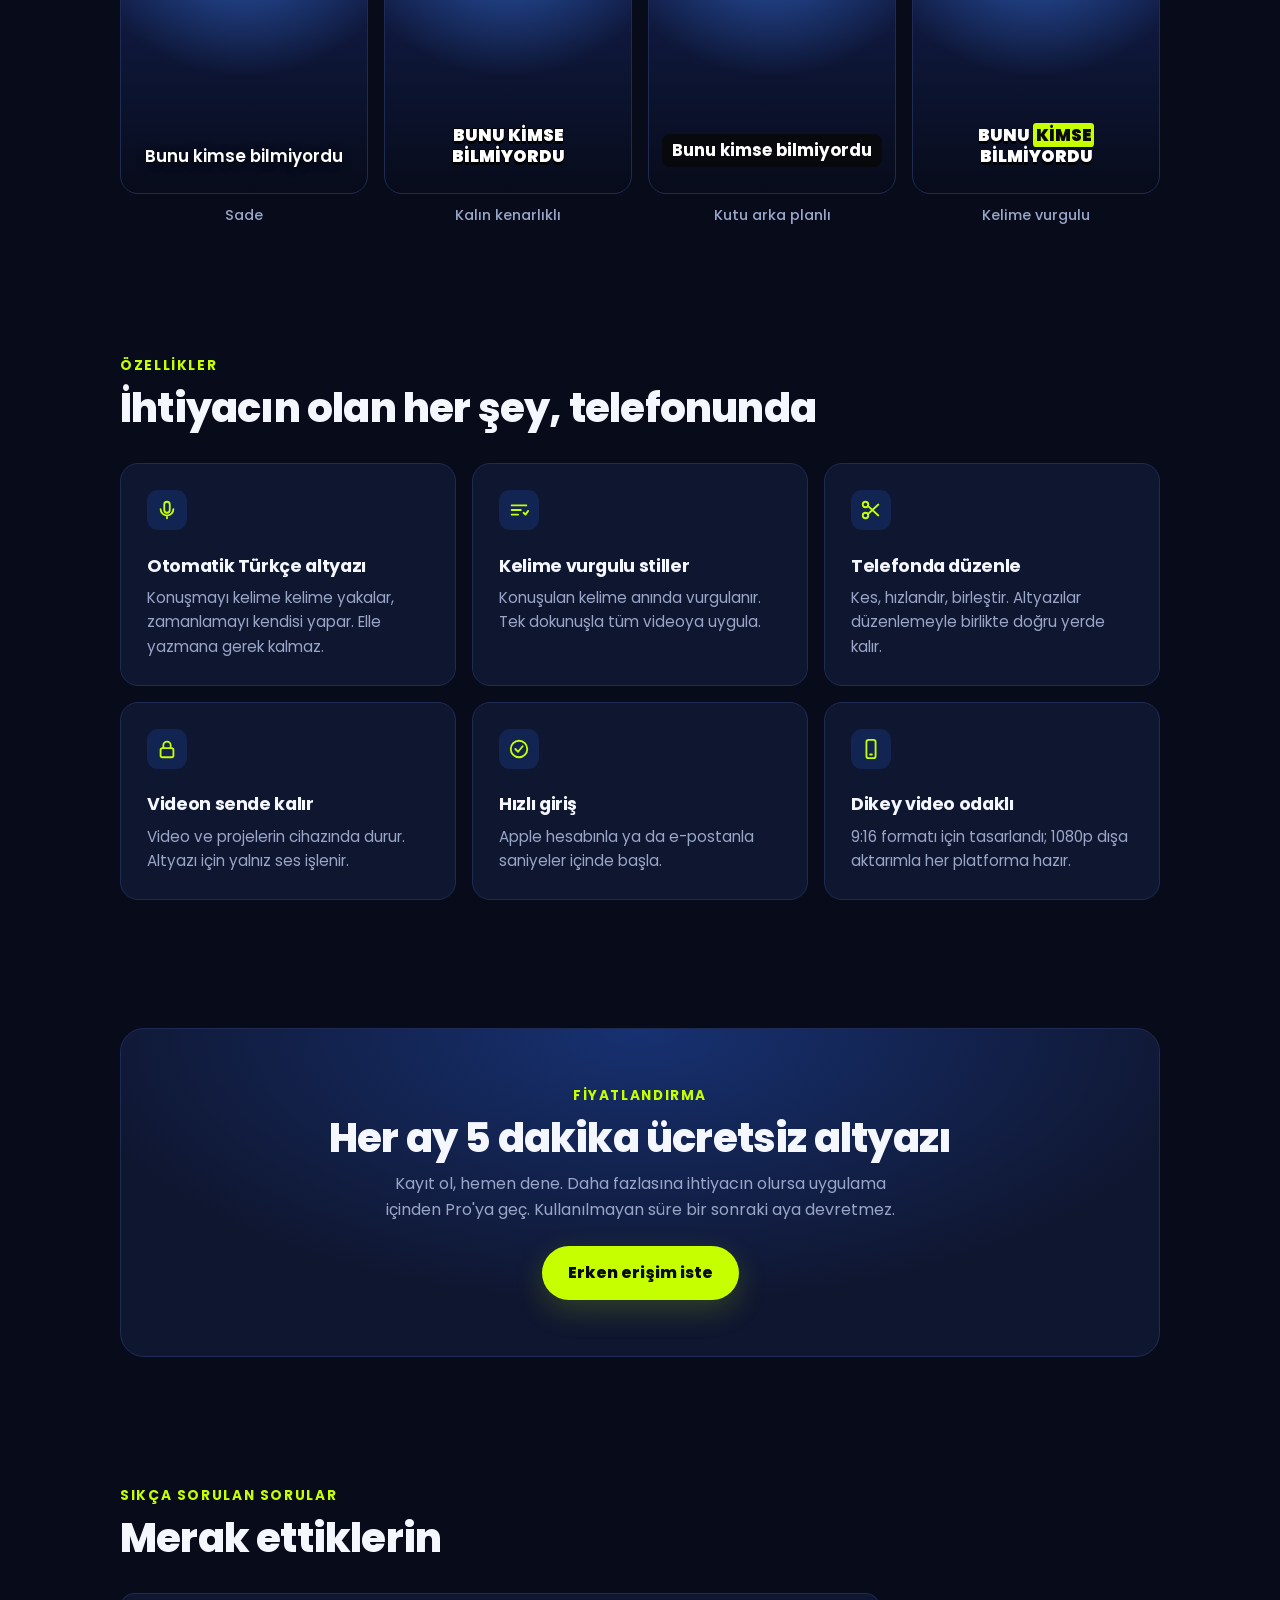
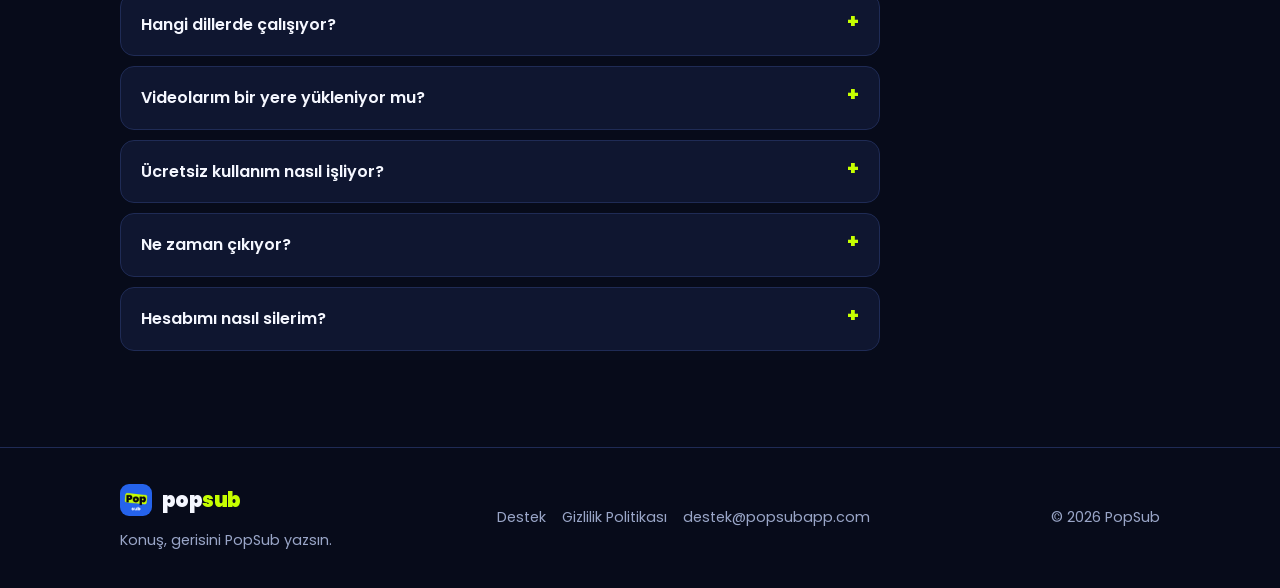
==== commit b0f59cc0: "Ücretsiz hakkı 5 dakika olarak güncelle Co-Authored-By: Claude Opus 5.5 <noreply@anthropic.com>" ====
--- a/index.html
+++ b/index.html
@@ -48,7 +48,7 @@
         </div>
         <ul class="trust">
           <li>Türkçeye özel ayarlanmış konuşma tanıma</li>
-          <li>Her ay 15 dakika ücretsiz</li>
+          <li>Her ay 5 dakika ücretsiz</li>
           <li>Video cihazında kalır</li>
         </ul>
       </div>
@@ -102,7 +102,7 @@
     <section class="section wrap">
       <div class="free">
         <p class="eyebrow">Fiyatlandırma</p>
-        <h2>Her ay 15 dakika ücretsiz altyazı</h2>
+        <h2>Her ay 5 dakika ücretsiz altyazı</h2>
         <p>Kayıt ol, hemen dene. Daha fazlasına ihtiyacın olursa uygulama içinden Pro'ya geç. Kullanılmayan süre bir sonraki aya devretmez.</p>
         <a class="cta" href="mailto:destek@popsubapp.com?subject=PopSub%20erken%20eri%C5%9Fim">Erken erişim iste</a>
       </div>
@@ -114,7 +114,7 @@
       <div class="faq">
         <details><summary>Hangi dillerde çalışıyor?</summary><p>PopSub şu an Türkçe konuşma için optimize edildi.</p></details>
         <details><summary>Videolarım bir yere yükleniyor mu?</summary><p>Hayır. Videoların ve projelerin cihazında kalır. Altyazı oluşturmak için yalnız videonun ses kısmı sunucumuza gönderilir. Ayrıntılar <a href="/gizlilik/">Gizlilik Politikası</a>'nda.</p></details>
-        <details><summary>Ücretsiz kullanım nasıl işliyor?</summary><p>Her takvim ayında 15 dakikalık ücretsiz altyazı hakkın olur. Kullanılmayan süre bir sonraki aya devretmez.</p></details>
+        <details><summary>Ücretsiz kullanım nasıl işliyor?</summary><p>Her takvim ayında 5 dakikalık ücretsiz altyazı hakkın olur. Kullanılmayan süre bir sonraki aya devretmez.</p></details>
         <details><summary>Ne zaman çıkıyor?</summary><p>PopSub şu an test aşamasında. Erken erişim için bize yaz, hazır olduğunda ilk sen haberdar ol.</p></details>
         <details><summary>Hesabımı nasıl silerim?</summary><p>Uygulama içinden <strong>Hesap → Hesabı sil</strong> ile hesabını ve sunucudaki verilerini kalıcı olarak silebilirsin.</p></details>
       </div>
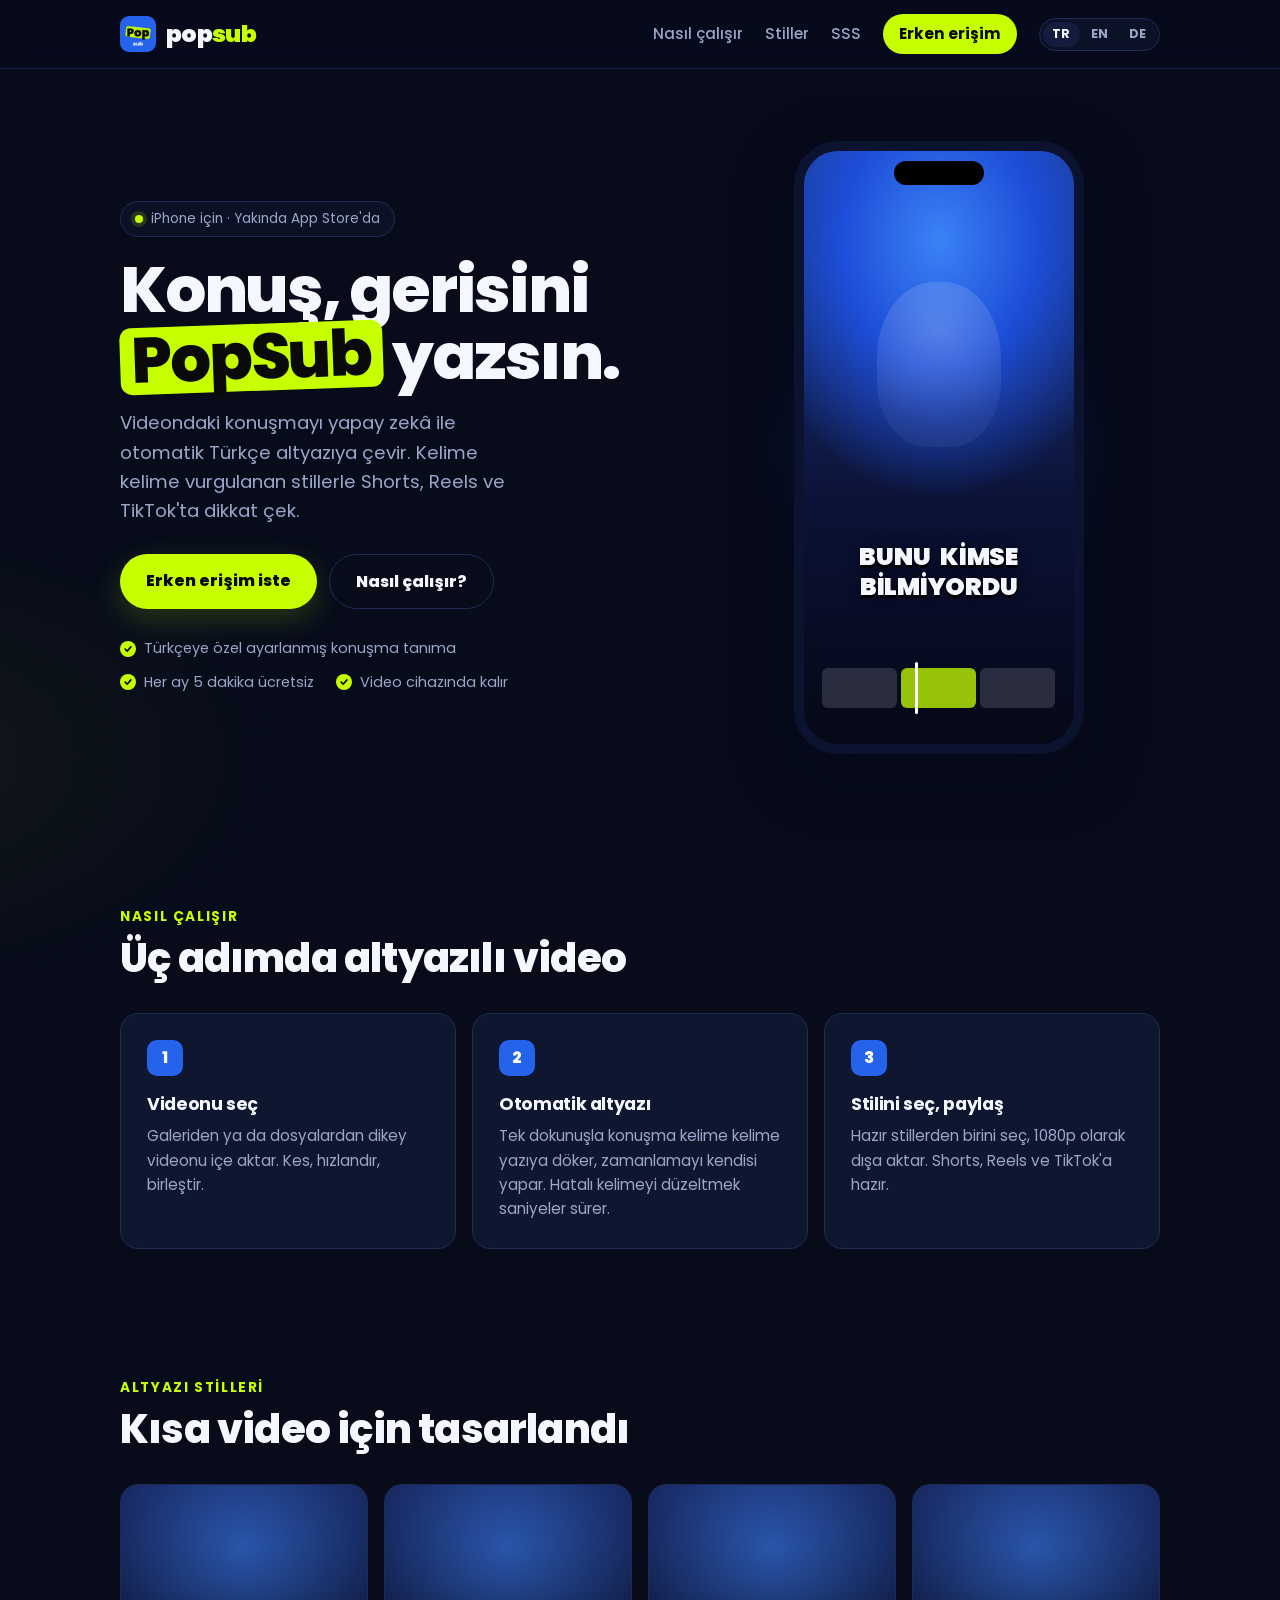
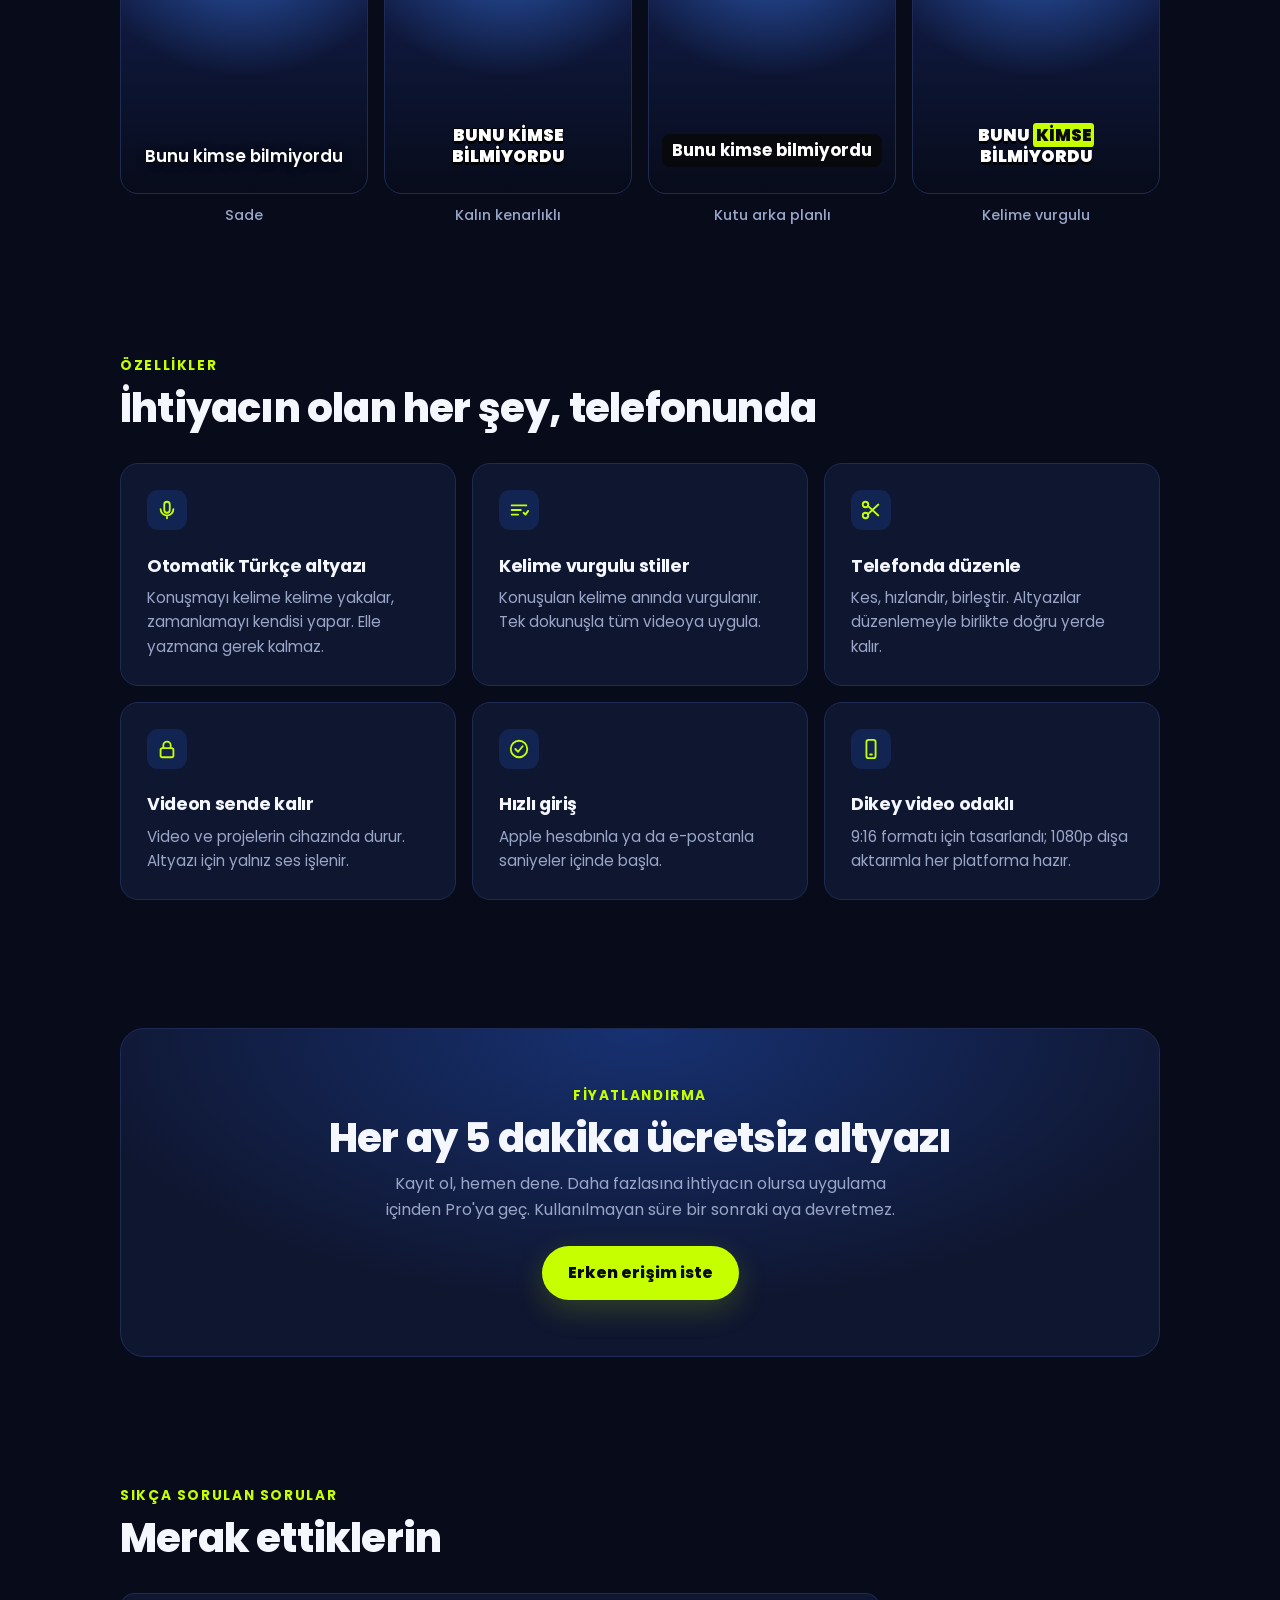
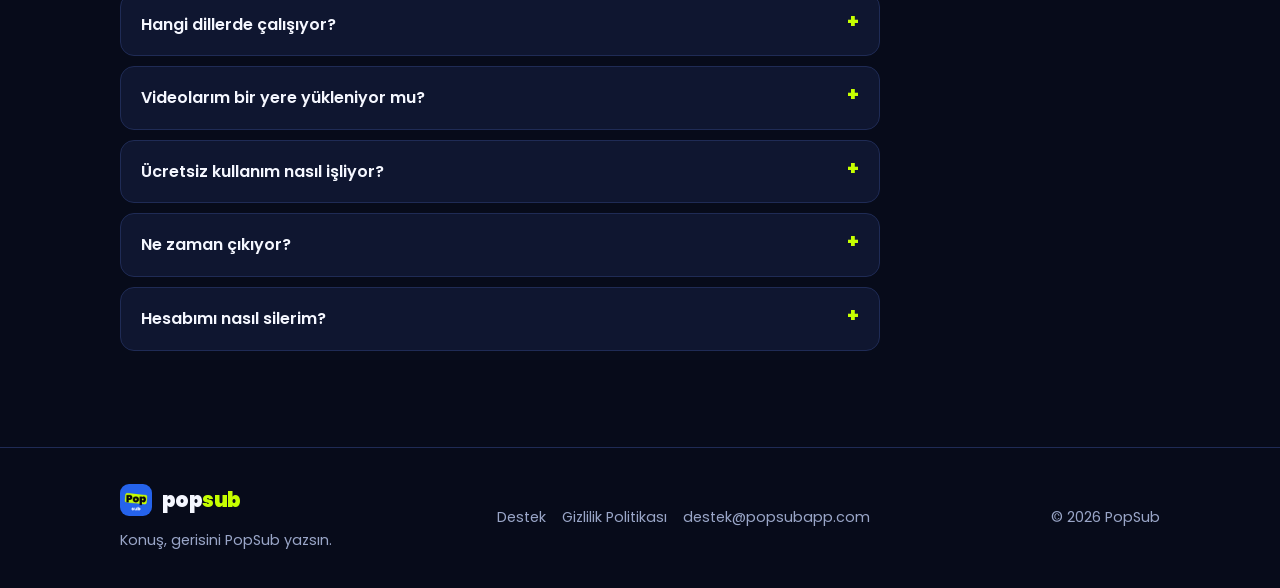
==== commit 950127e5: "Dil seçici, hreflang ve og etiketleri ekle - Tüm sayfaların üst menüsüne TR / EN / DE seçici (mobild" ====
--- a/index.html
+++ b/index.html
@@ -11,13 +11,20 @@
   <meta property="og:title" content="PopSub · Otomatik Türkçe altyazı">
   <meta property="og:description" content="Konuşmanı saniyeler içinde dikkat çeken altyazılara çevir.">
   <meta property="og:url" content="https://popsubapp.com/">
+  <meta property="og:locale" content="tr_TR">
+  <meta property="og:locale:alternate" content="en_US">
+  <meta property="og:locale:alternate" content="de_DE">
   <meta property="og:image" content="https://popsubapp.com/assets/icon-512.png">
   <meta name="twitter:card" content="summary">
   <link rel="canonical" href="https://popsubapp.com/">
+  <link rel="alternate" hreflang="tr" href="https://popsubapp.com/">
+  <link rel="alternate" hreflang="en" href="https://popsubapp.com/en/">
+  <link rel="alternate" hreflang="de" href="https://popsubapp.com/de/">
+  <link rel="alternate" hreflang="x-default" href="https://popsubapp.com/en/">
   <link rel="preconnect" href="https://fonts.googleapis.com">
   <link rel="preconnect" href="https://fonts.gstatic.com" crossorigin>
   <link href="https://fonts.googleapis.com/css2?family=Poppins:wght@400;500;600;700;800;900&display=swap" rel="stylesheet">
-  <link rel="stylesheet" href="/style.css?v=20261008b">
+  <link rel="stylesheet" href="/style.css?v=20261009">
   <link rel="icon" type="image/png" sizes="32x32" href="/assets/favicon-32.png">
   <link rel="apple-touch-icon" href="/assets/apple-touch-icon.png">
   <script type="application/ld+json">{"@context":"https://schema.org","@type":"SoftwareApplication","name":"PopSub","operatingSystem":"iOS","applicationCategory":"MultimediaApplication","description":"Konuşmayı otomatik Türkçe altyazıya çeviren video düzenleme uygulaması.","url":"https://popsubapp.com/"}</script>
@@ -32,6 +39,7 @@
         <a href="#stiller">Stiller</a>
         <a href="#sss">SSS</a>
         <a class="nav-cta" href="mailto:destek@popsubapp.com?subject=PopSub%20erken%20eri%C5%9Fim">Erken erişim</a>
+        <span class="lang"><a href="/" hreflang="tr" lang="tr" aria-label="Türkçe" aria-current="true">TR</a><a href="/en/" hreflang="en" lang="en" aria-label="English">EN</a><a href="/de/" hreflang="de" lang="de" aria-label="Deutsch">DE</a></span>
       </nav>
     </div>
   </header>
--- a/style.css
+++ b/style.css
@@ -41,8 +41,11 @@
 nav { display: flex; align-items: center; gap: 22px; }
 nav a { color: var(--muted); text-decoration: none; font-size: .95rem; font-weight: 500; }
 nav a:hover { color: var(--text); }
-nav .nav-cta { color: #0a0a0a; background: var(--pop); padding: 8px 16px; border-radius: 999px; font-weight: 700; }
+nav .nav-cta { color: #0a0a0a; background: var(--pop); padding: 8px 16px; border-radius: 999px; font-weight: 700; white-space: nowrap; }
 nav .nav-cta:hover { color: #0a0a0a; filter: brightness(1.05); }
+nav .lang { flex-shrink: 0; display: inline-flex; align-items: center; gap: 2px; padding: 3px; border: 1px solid var(--line); border-radius: 999px; background: rgba(15, 22, 48, .6); }
+nav .lang a { padding: 3px 9px; border-radius: 999px; font-size: .78rem; font-weight: 700; letter-spacing: .04em; line-height: 1.5; }
+nav .lang a[aria-current] { color: var(--text); background: var(--surface-2); }
 
 /* Hero */
 .hero { padding: 72px 20px 88px; display: grid; grid-template-columns: 1.1fr .9fr; gap: 56px; align-items: center; }
@@ -131,7 +134,7 @@
 
 /* Doc pages */
 .doc { padding: 40px 20px 72px; max-width: 760px; }
-.doc h1 { font-size: clamp(2rem, 5vw, 2.8rem); }
+.doc h1 { font-size: clamp(2rem, 5vw, 2.8rem); overflow-wrap: break-word; }
 .doc h2 { margin-top: 36px; font-size: 1.25rem; }
 .doc p, .doc li { color: #d6dcf0; }
 .doc .meta { color: var(--muted); }
@@ -149,7 +152,10 @@
   .hero { grid-template-columns: 1fr; padding-top: 40px; gap: 48px; }
   .steps, .grid { grid-template-columns: 1fr; }
   .styles { grid-template-columns: repeat(2, 1fr); }
-  nav a:not(.nav-cta) { display: none; }
+  nav > a:not(.nav-cta) { display: none; }
+}
+@media (max-width: 480px) {
+  nav .nav-cta { display: none; }
 }
 @media (prefers-reduced-motion: reduce) {
   html { scroll-behavior: auto; }
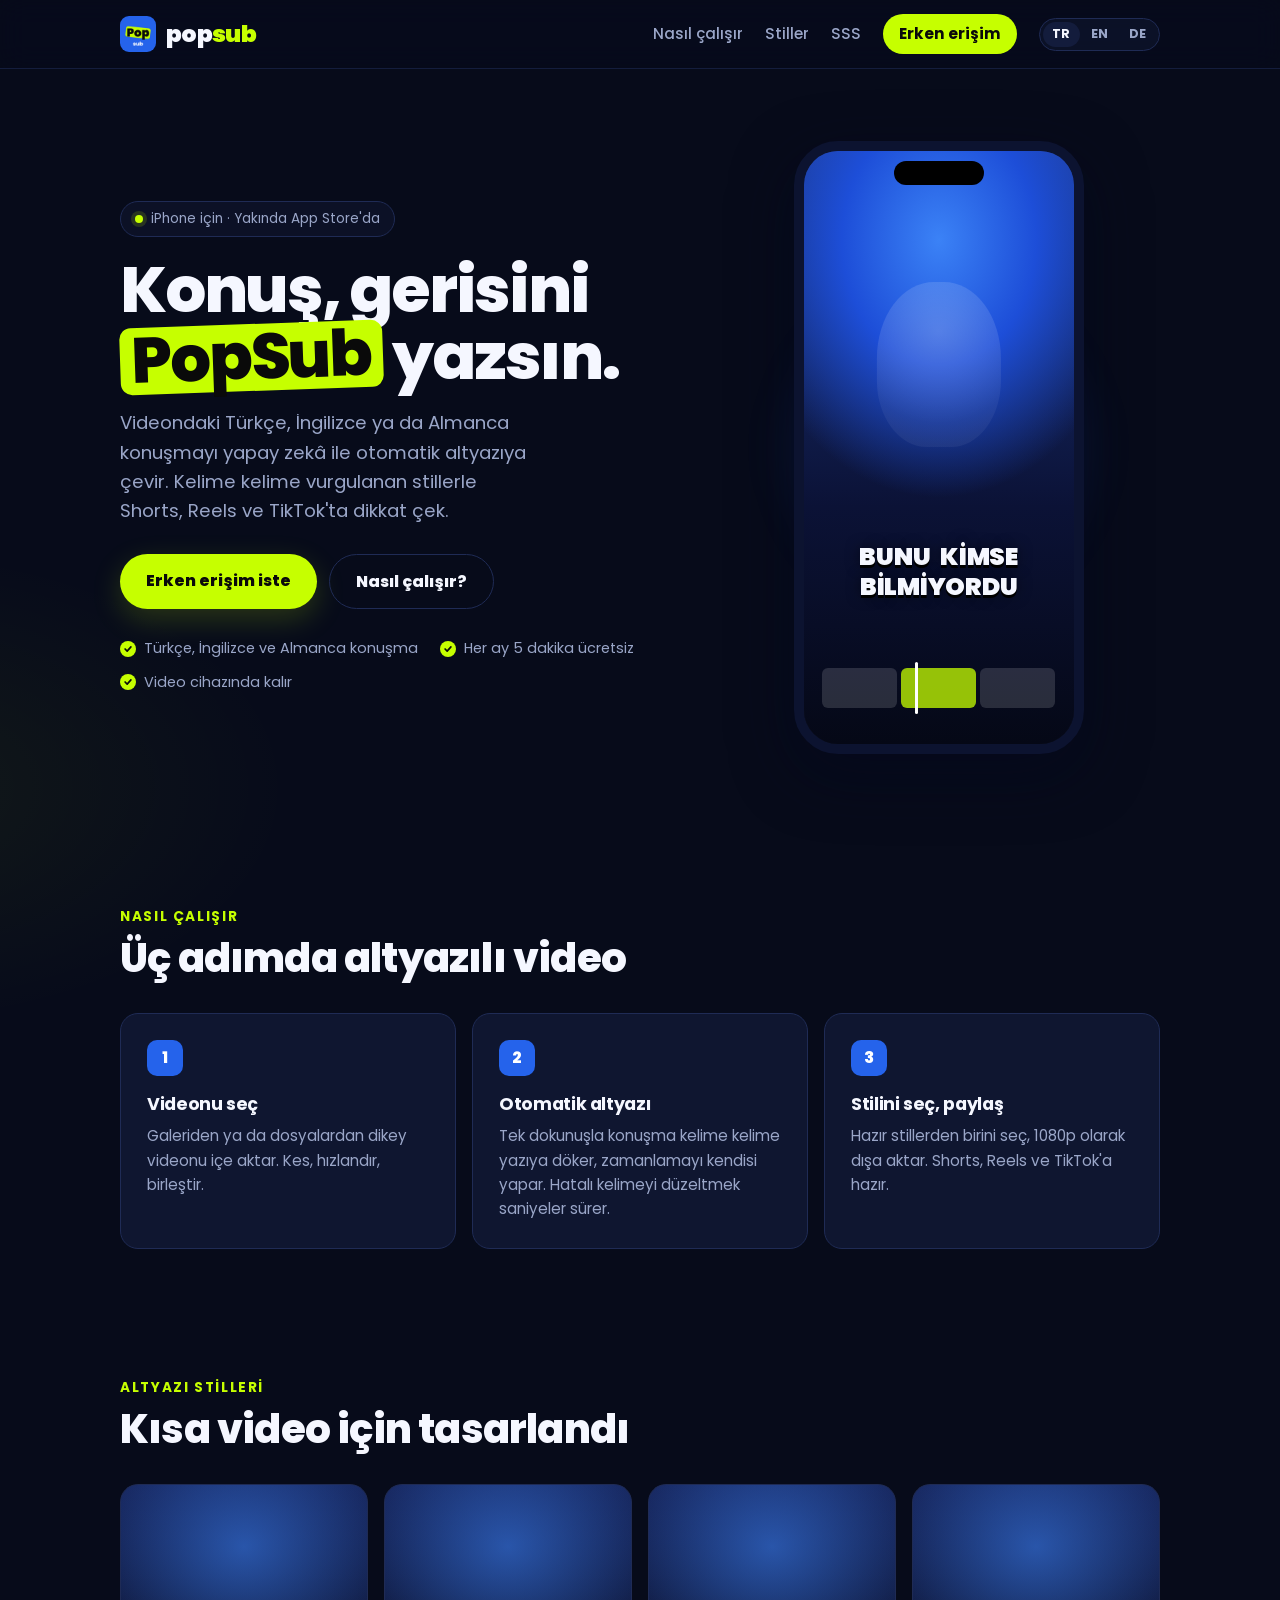
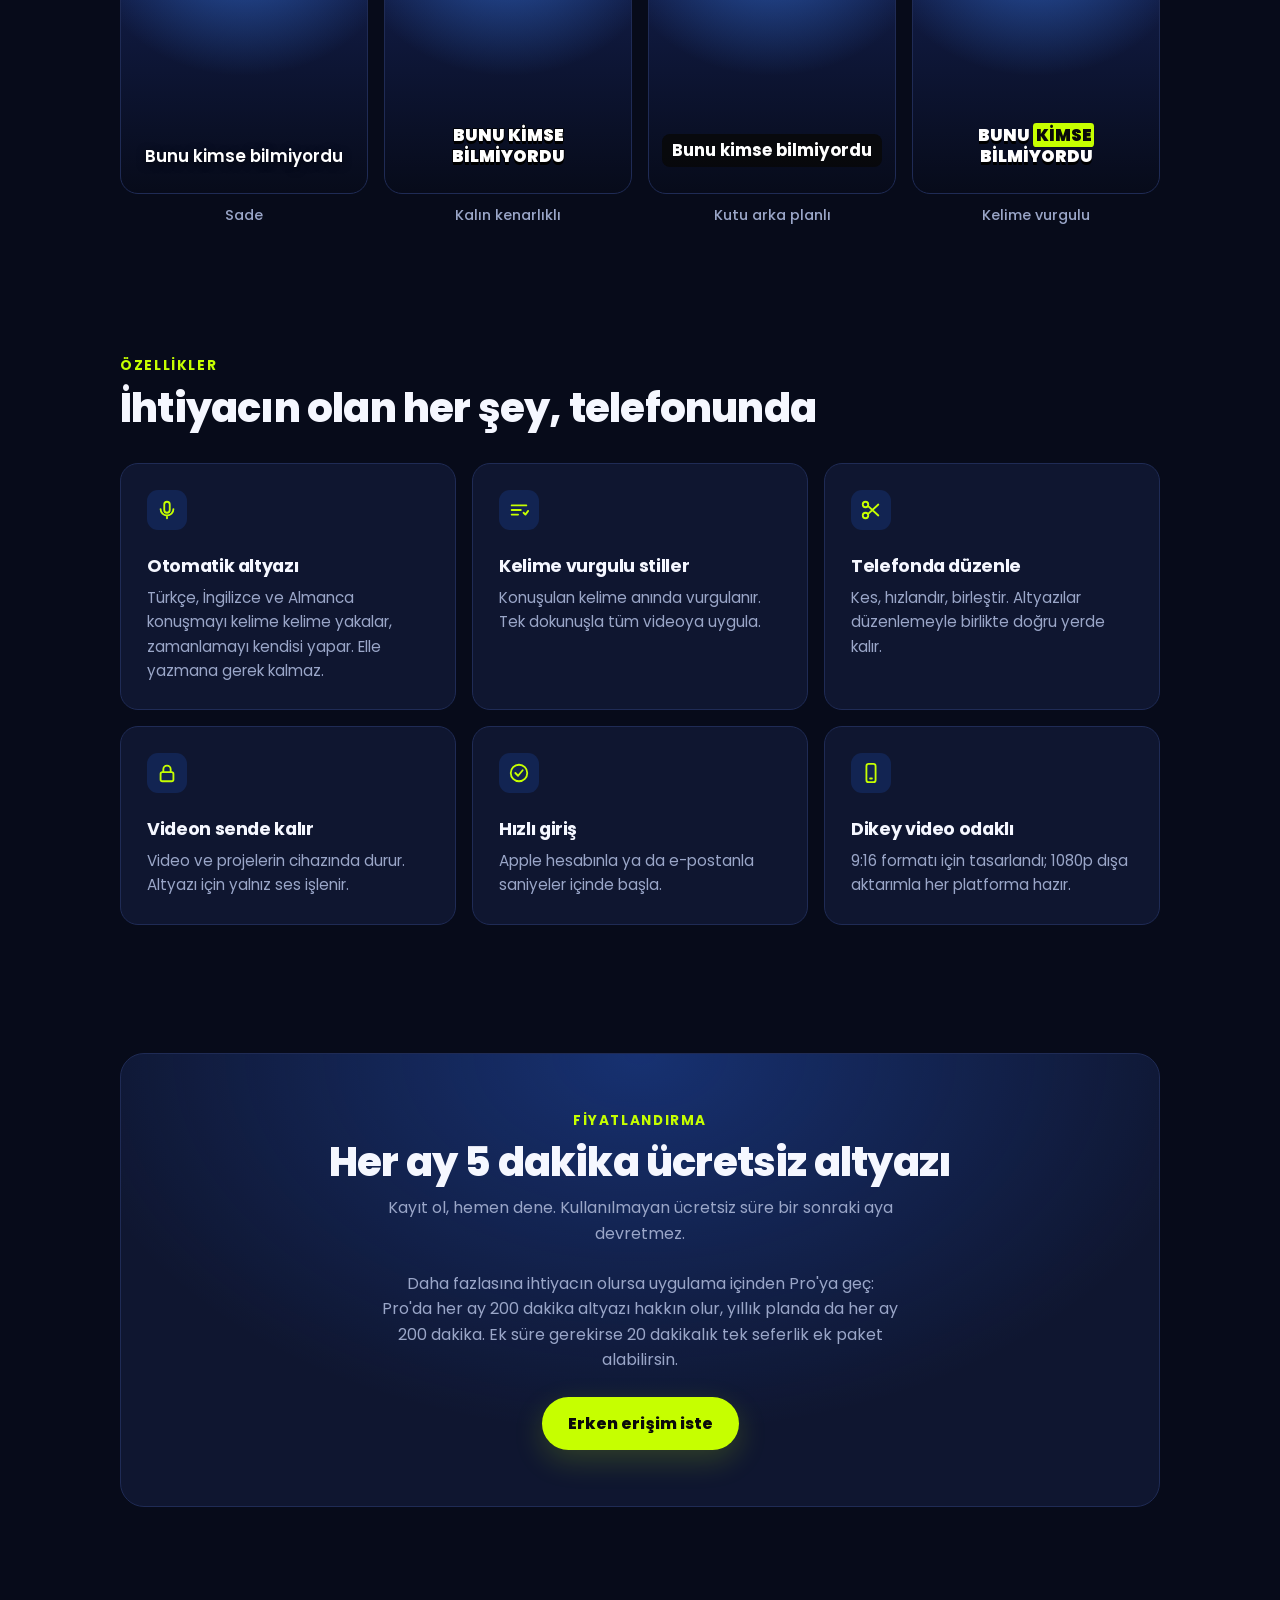
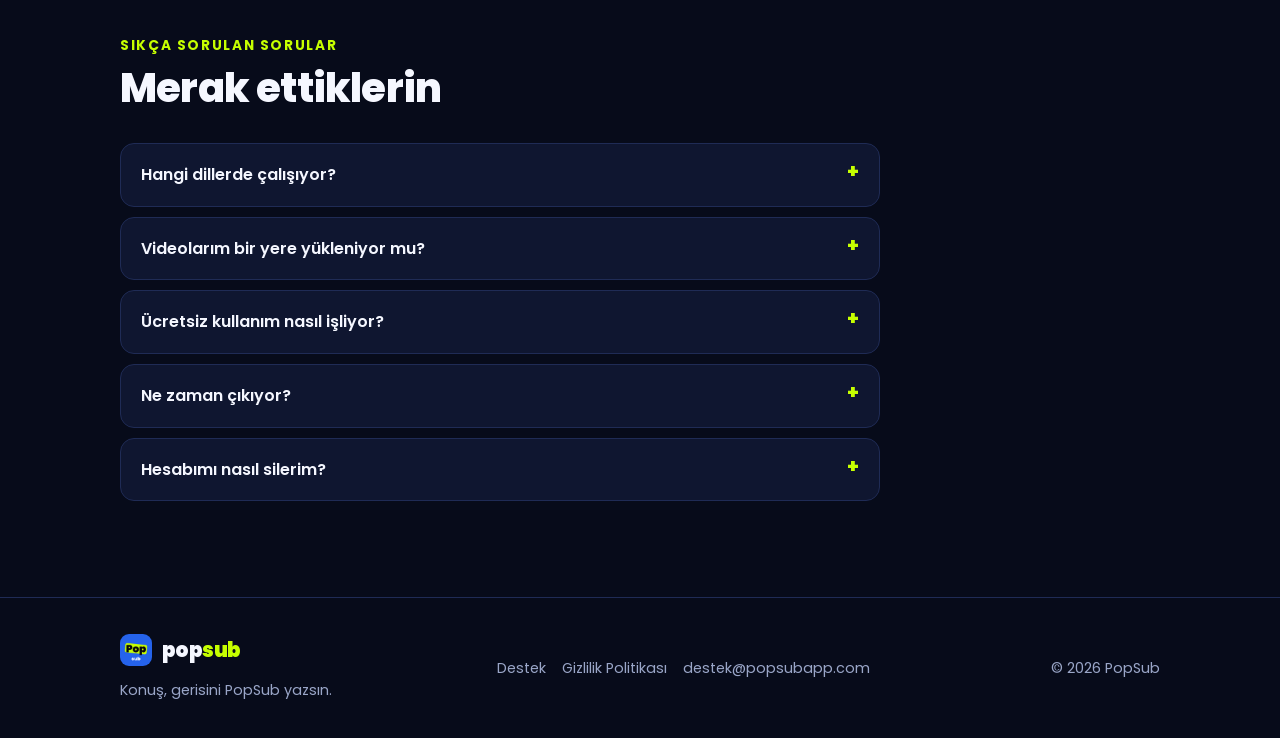
==== commit 25b1869f: "Konuşma dilleri, dakikalar ve GDPR bölümleri - TR/EN/DE: "yalnız Türkçe için optimize" ifadeleri Tür" ====
--- a/index.html
+++ b/index.html
@@ -3,12 +3,12 @@
 <head>
   <meta charset="utf-8">
   <meta name="viewport" content="width=device-width, initial-scale=1">
-  <title>PopSub · Videolarına otomatik Türkçe altyazı</title>
-  <meta name="description" content="PopSub, iPhone için video düzenleme uygulaması. Konuşmayı yapay zekâ ile otomatik Türkçe altyazıya çevirir, kelime vurgulu stillerle Shorts, Reels ve TikTok videoları hazırlar.">
+  <title>PopSub · Videolarına otomatik altyazı</title>
+  <meta name="description" content="PopSub, iPhone için video düzenleme uygulaması. Türkçe, İngilizce ve Almanca konuşmayı yapay zekâ ile otomatik altyazıya çevirir, kelime vurgulu stillerle Shorts, Reels ve TikTok videoları hazırlar.">
   <meta name="theme-color" content="#070b1a">
   <meta property="og:type" content="website">
   <meta property="og:site_name" content="PopSub">
-  <meta property="og:title" content="PopSub · Otomatik Türkçe altyazı">
+  <meta property="og:title" content="PopSub · Otomatik altyazı">
   <meta property="og:description" content="Konuşmanı saniyeler içinde dikkat çeken altyazılara çevir.">
   <meta property="og:url" content="https://popsubapp.com/">
   <meta property="og:locale" content="tr_TR">
@@ -27,7 +27,7 @@
   <link rel="stylesheet" href="/style.css?v=20261009">
   <link rel="icon" type="image/png" sizes="32x32" href="/assets/favicon-32.png">
   <link rel="apple-touch-icon" href="/assets/apple-touch-icon.png">
-  <script type="application/ld+json">{"@context":"https://schema.org","@type":"SoftwareApplication","name":"PopSub","operatingSystem":"iOS","applicationCategory":"MultimediaApplication","description":"Konuşmayı otomatik Türkçe altyazıya çeviren video düzenleme uygulaması.","url":"https://popsubapp.com/"}</script>
+  <script type="application/ld+json">{"@context":"https://schema.org","@type":"SoftwareApplication","name":"PopSub","operatingSystem":"iOS","applicationCategory":"MultimediaApplication","description":"Türkçe, İngilizce ve Almanca konuşmayı otomatik altyazıya çeviren video düzenleme uygulaması.","url":"https://popsubapp.com/"}</script>
 </head>
 <body>
   <a class="skip" href="#icerik">İçeriğe geç</a>
@@ -49,13 +49,13 @@
       <div class="hero-copy">
         <span class="badge"><span class="dot"></span>iPhone için · Yakında App Store'da</span>
         <h1>Konuş, gerisini <em>PopSub</em> yazsın.</h1>
-        <p class="lead">Videondaki konuşmayı yapay zekâ ile otomatik Türkçe altyazıya çevir. Kelime kelime vurgulanan stillerle Shorts, Reels ve TikTok'ta dikkat çek.</p>
+        <p class="lead">Videondaki Türkçe, İngilizce ya da Almanca konuşmayı yapay zekâ ile otomatik altyazıya çevir. Kelime kelime vurgulanan stillerle Shorts, Reels ve TikTok'ta dikkat çek.</p>
         <div class="actions">
           <a class="cta" href="mailto:destek@popsubapp.com?subject=PopSub%20erken%20eri%C5%9Fim">Erken erişim iste</a>
           <a class="cta ghost" href="#nasil">Nasıl çalışır?</a>
         </div>
         <ul class="trust">
-          <li>Türkçeye özel ayarlanmış konuşma tanıma</li>
+          <li>Türkçe, İngilizce ve Almanca konuşma</li>
           <li>Her ay 5 dakika ücretsiz</li>
           <li>Video cihazında kalır</li>
         </ul>
@@ -98,7 +98,7 @@
       <p class="eyebrow">Özellikler</p>
       <h2>İhtiyacın olan her şey, telefonunda</h2>
       <div class="grid">
-        <div class="card"><svg class="ico" viewBox="0 0 24 24" aria-hidden="true"><path d="M12 3a3 3 0 0 0-3 3v6a3 3 0 0 0 6 0V6a3 3 0 0 0-3-3Z"/><path d="M19 11a7 7 0 0 1-14 0M12 18v3"/></svg><h3>Otomatik Türkçe altyazı</h3><p>Konuşmayı kelime kelime yakalar, zamanlamayı kendisi yapar. Elle yazmana gerek kalmaz.</p></div>
+        <div class="card"><svg class="ico" viewBox="0 0 24 24" aria-hidden="true"><path d="M12 3a3 3 0 0 0-3 3v6a3 3 0 0 0 6 0V6a3 3 0 0 0-3-3Z"/><path d="M19 11a7 7 0 0 1-14 0M12 18v3"/></svg><h3>Otomatik altyazı</h3><p>Türkçe, İngilizce ve Almanca konuşmayı kelime kelime yakalar, zamanlamayı kendisi yapar. Elle yazmana gerek kalmaz.</p></div>
         <div class="card"><svg class="ico" viewBox="0 0 24 24" aria-hidden="true"><path d="M4 7h16M4 12h10M4 17h7"/><path d="M17 15l2 2 3-4"/></svg><h3>Kelime vurgulu stiller</h3><p>Konuşulan kelime anında vurgulanır. Tek dokunuşla tüm videoya uygula.</p></div>
         <div class="card"><svg class="ico" viewBox="0 0 24 24" aria-hidden="true"><circle cx="6" cy="6" r="3"/><circle cx="6" cy="18" r="3"/><path d="M8.6 7.5 20 18M8.6 16.5 20 6"/></svg><h3>Telefonda düzenle</h3><p>Kes, hızlandır, birleştir. Altyazılar düzenlemeyle birlikte doğru yerde kalır.</p></div>
         <div class="card"><svg class="ico" viewBox="0 0 24 24" aria-hidden="true"><rect x="5" y="11" width="14" height="10" rx="2"/><path d="M8 11V8a4 4 0 0 1 8 0v3"/></svg><h3>Videon sende kalır</h3><p>Video ve projelerin cihazında durur. Altyazı için yalnız ses işlenir.</p></div>
@@ -111,7 +111,8 @@
       <div class="free">
         <p class="eyebrow">Fiyatlandırma</p>
         <h2>Her ay 5 dakika ücretsiz altyazı</h2>
-        <p>Kayıt ol, hemen dene. Daha fazlasına ihtiyacın olursa uygulama içinden Pro'ya geç. Kullanılmayan süre bir sonraki aya devretmez.</p>
+        <p>Kayıt ol, hemen dene. Kullanılmayan ücretsiz süre bir sonraki aya devretmez.</p>
+        <p>Daha fazlasına ihtiyacın olursa uygulama içinden Pro'ya geç: Pro'da her ay 200 dakika altyazı hakkın olur, yıllık planda da her ay 200 dakika. Ek süre gerekirse 20 dakikalık tek seferlik ek paket alabilirsin.</p>
         <a class="cta" href="mailto:destek@popsubapp.com?subject=PopSub%20erken%20eri%C5%9Fim">Erken erişim iste</a>
       </div>
     </section>
@@ -120,9 +121,9 @@
       <p class="eyebrow">Sıkça sorulan sorular</p>
       <h2>Merak ettiklerin</h2>
       <div class="faq">
-        <details><summary>Hangi dillerde çalışıyor?</summary><p>PopSub şu an Türkçe konuşma için optimize edildi.</p></details>
+        <details><summary>Hangi dillerde çalışıyor?</summary><p>PopSub Türkçe, İngilizce ve Almanca konuşmayı otomatik altyazıya çevirir. Türkçede özel adlar için ek iyileştirme yapılır.</p></details>
         <details><summary>Videolarım bir yere yükleniyor mu?</summary><p>Hayır. Videoların ve projelerin cihazında kalır. Altyazı oluşturmak için yalnız videonun ses kısmı sunucumuza gönderilir. Ayrıntılar <a href="/gizlilik/">Gizlilik Politikası</a>'nda.</p></details>
-        <details><summary>Ücretsiz kullanım nasıl işliyor?</summary><p>Her takvim ayında 5 dakikalık ücretsiz altyazı hakkın olur. Kullanılmayan süre bir sonraki aya devretmez.</p></details>
+        <details><summary>Ücretsiz kullanım nasıl işliyor?</summary><p>Her takvim ayında 5 dakikalık ücretsiz altyazı hakkın olur; kullanılmayan ücretsiz süre bir sonraki aya devretmez. Daha fazlası için Pro'da her ay 200 dakika altyazı hakkın olur (yıllık planda da her ay 200 dakika). Gerekirse 20 dakikalık tek seferlik ek paket de alabilirsin.</p></details>
         <details><summary>Ne zaman çıkıyor?</summary><p>PopSub şu an test aşamasında. Erken erişim için bize yaz, hazır olduğunda ilk sen haberdar ol.</p></details>
         <details><summary>Hesabımı nasıl silerim?</summary><p>Uygulama içinden <strong>Hesap → Hesabı sil</strong> ile hesabını ve sunucudaki verilerini kalıcı olarak silebilirsin.</p></details>
       </div>
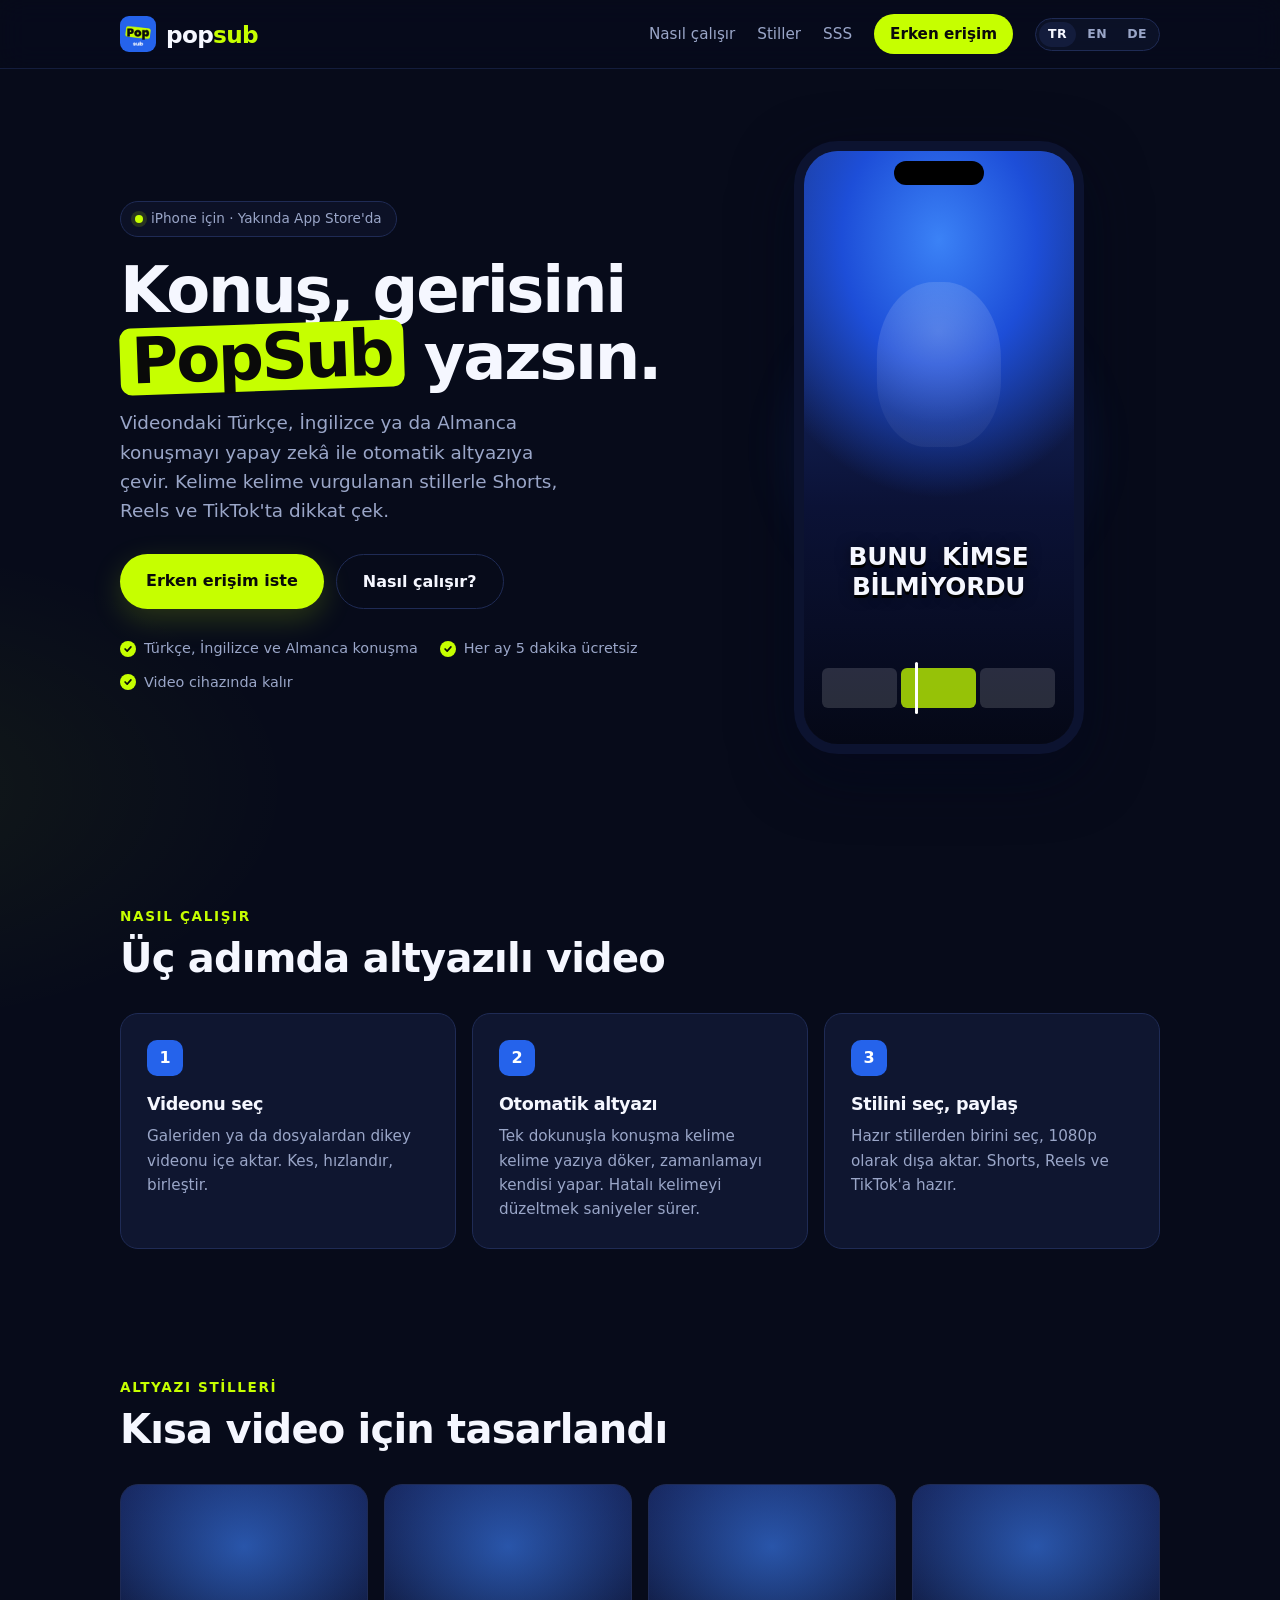
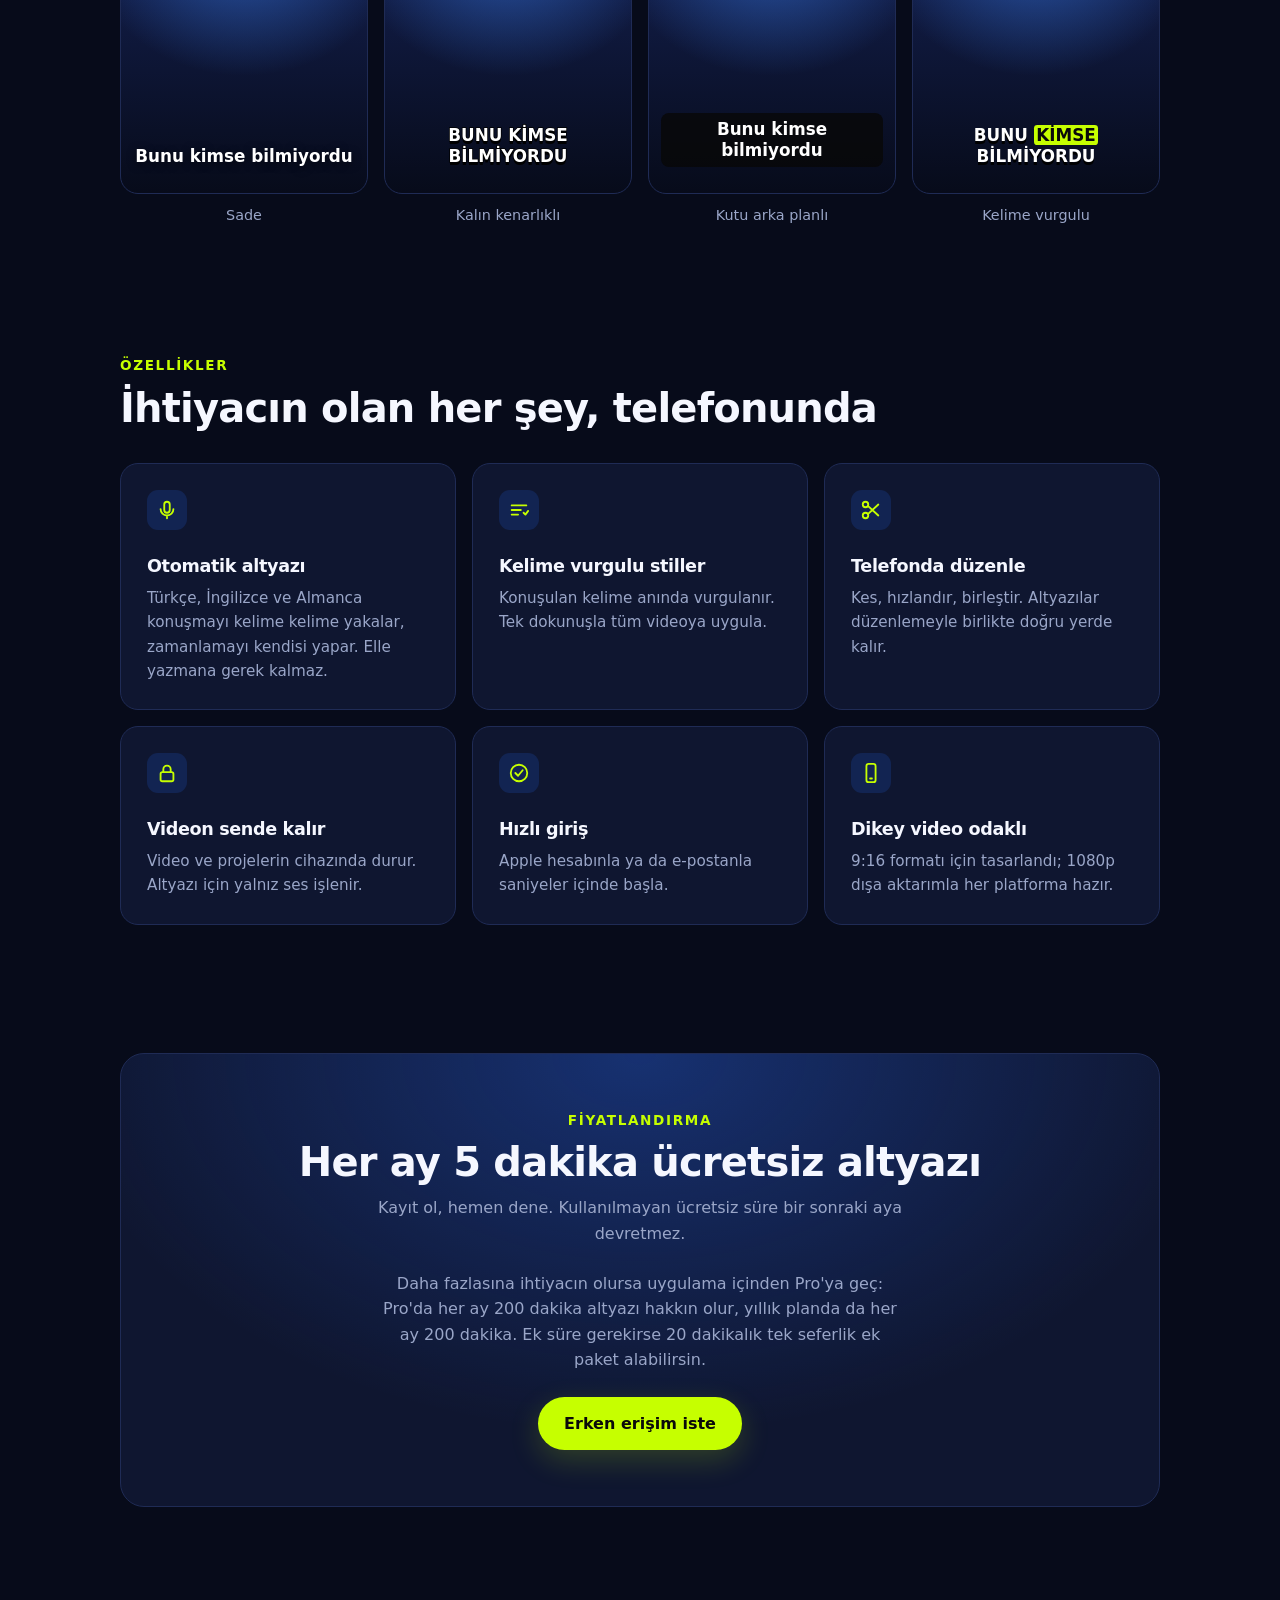
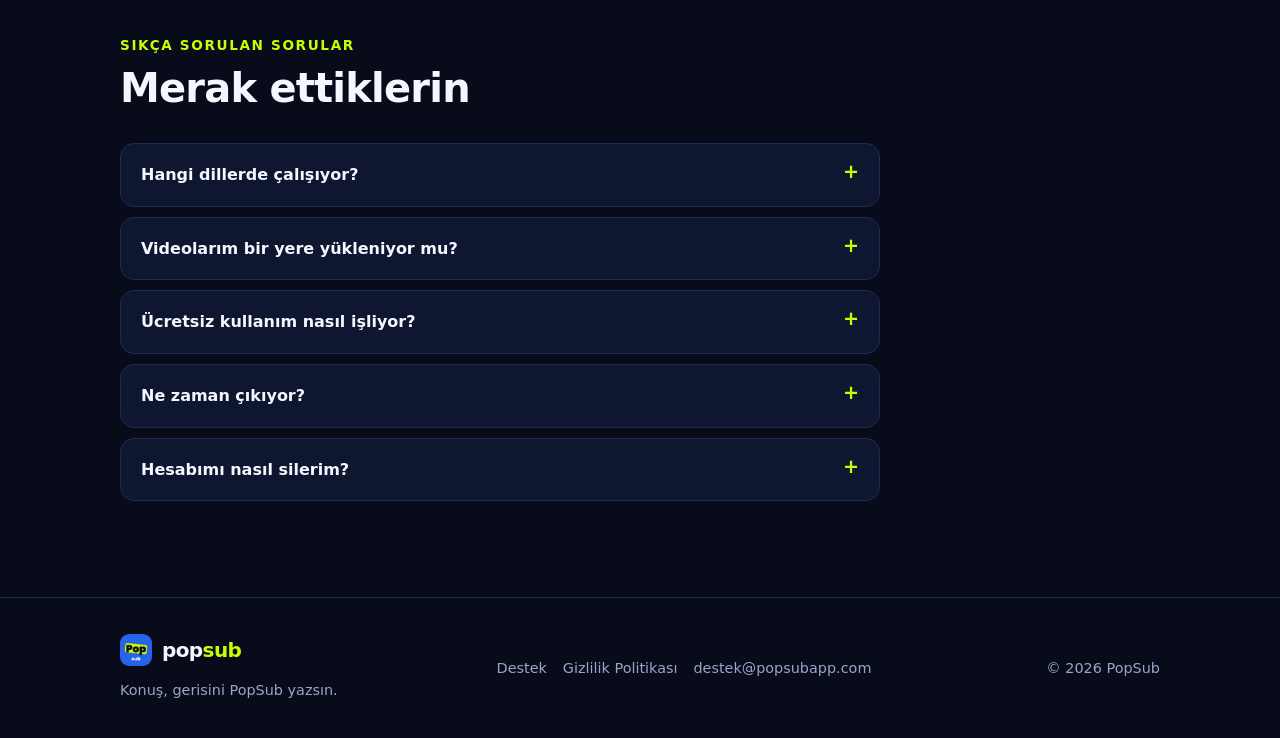
==== commit 7765905f: "Google Fonts bağlantılarını kaldır, gizlilik metnini düzelt Tüm sayfalardan fonts.googleapis/gstatic" ====
--- a/index.html
+++ b/index.html
@@ -21,10 +21,7 @@
   <link rel="alternate" hreflang="en" href="https://popsubapp.com/en/">
   <link rel="alternate" hreflang="de" href="https://popsubapp.com/de/">
   <link rel="alternate" hreflang="x-default" href="https://popsubapp.com/en/">
-  <link rel="preconnect" href="https://fonts.googleapis.com">
-  <link rel="preconnect" href="https://fonts.gstatic.com" crossorigin>
-  <link href="https://fonts.googleapis.com/css2?family=Poppins:wght@400;500;600;700;800;900&display=swap" rel="stylesheet">
-  <link rel="stylesheet" href="/style.css?v=20261009">
+  <link rel="stylesheet" href="/style.css?v=20261009b">
   <link rel="icon" type="image/png" sizes="32x32" href="/assets/favicon-32.png">
   <link rel="apple-touch-icon" href="/assets/apple-touch-icon.png">
   <script type="application/ld+json">{"@context":"https://schema.org","@type":"SoftwareApplication","name":"PopSub","operatingSystem":"iOS","applicationCategory":"MultimediaApplication","description":"Türkçe, İngilizce ve Almanca konuşmayı otomatik altyazıya çeviren video düzenleme uygulaması.","url":"https://popsubapp.com/"}</script>
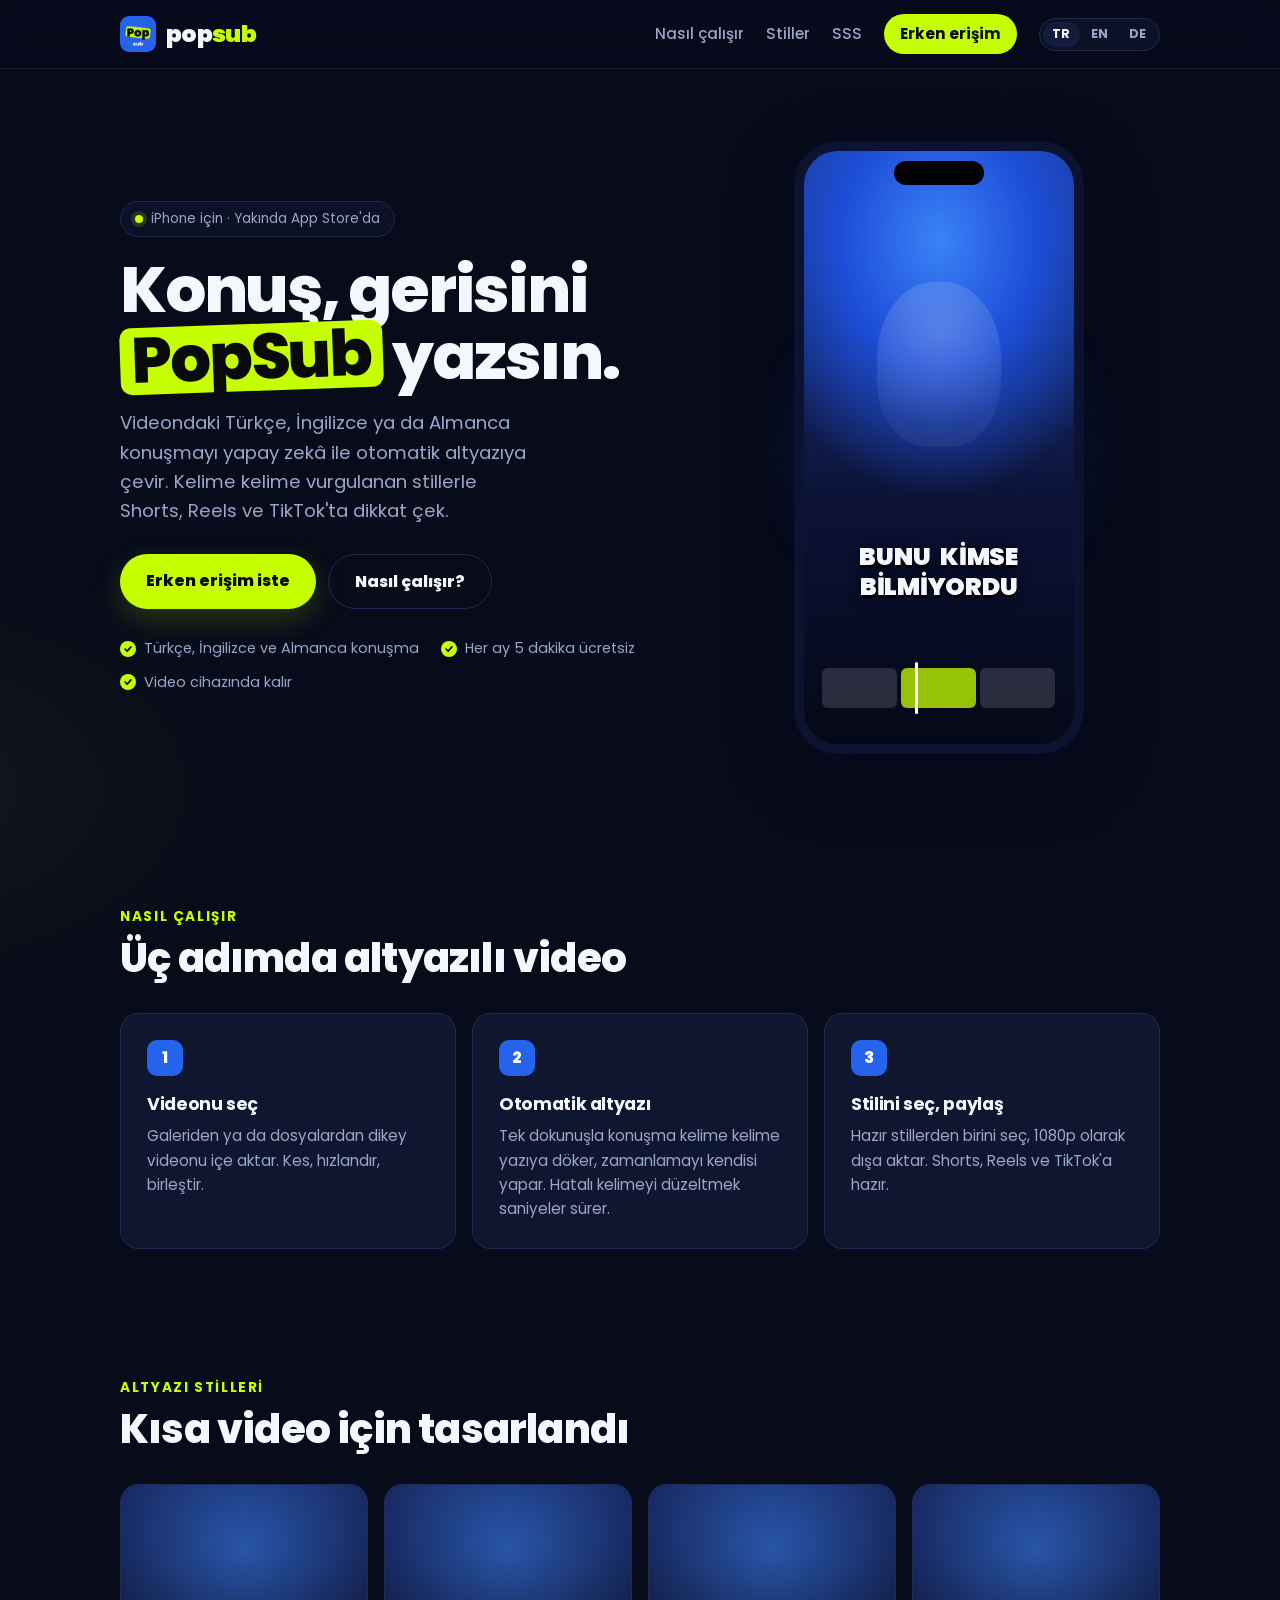
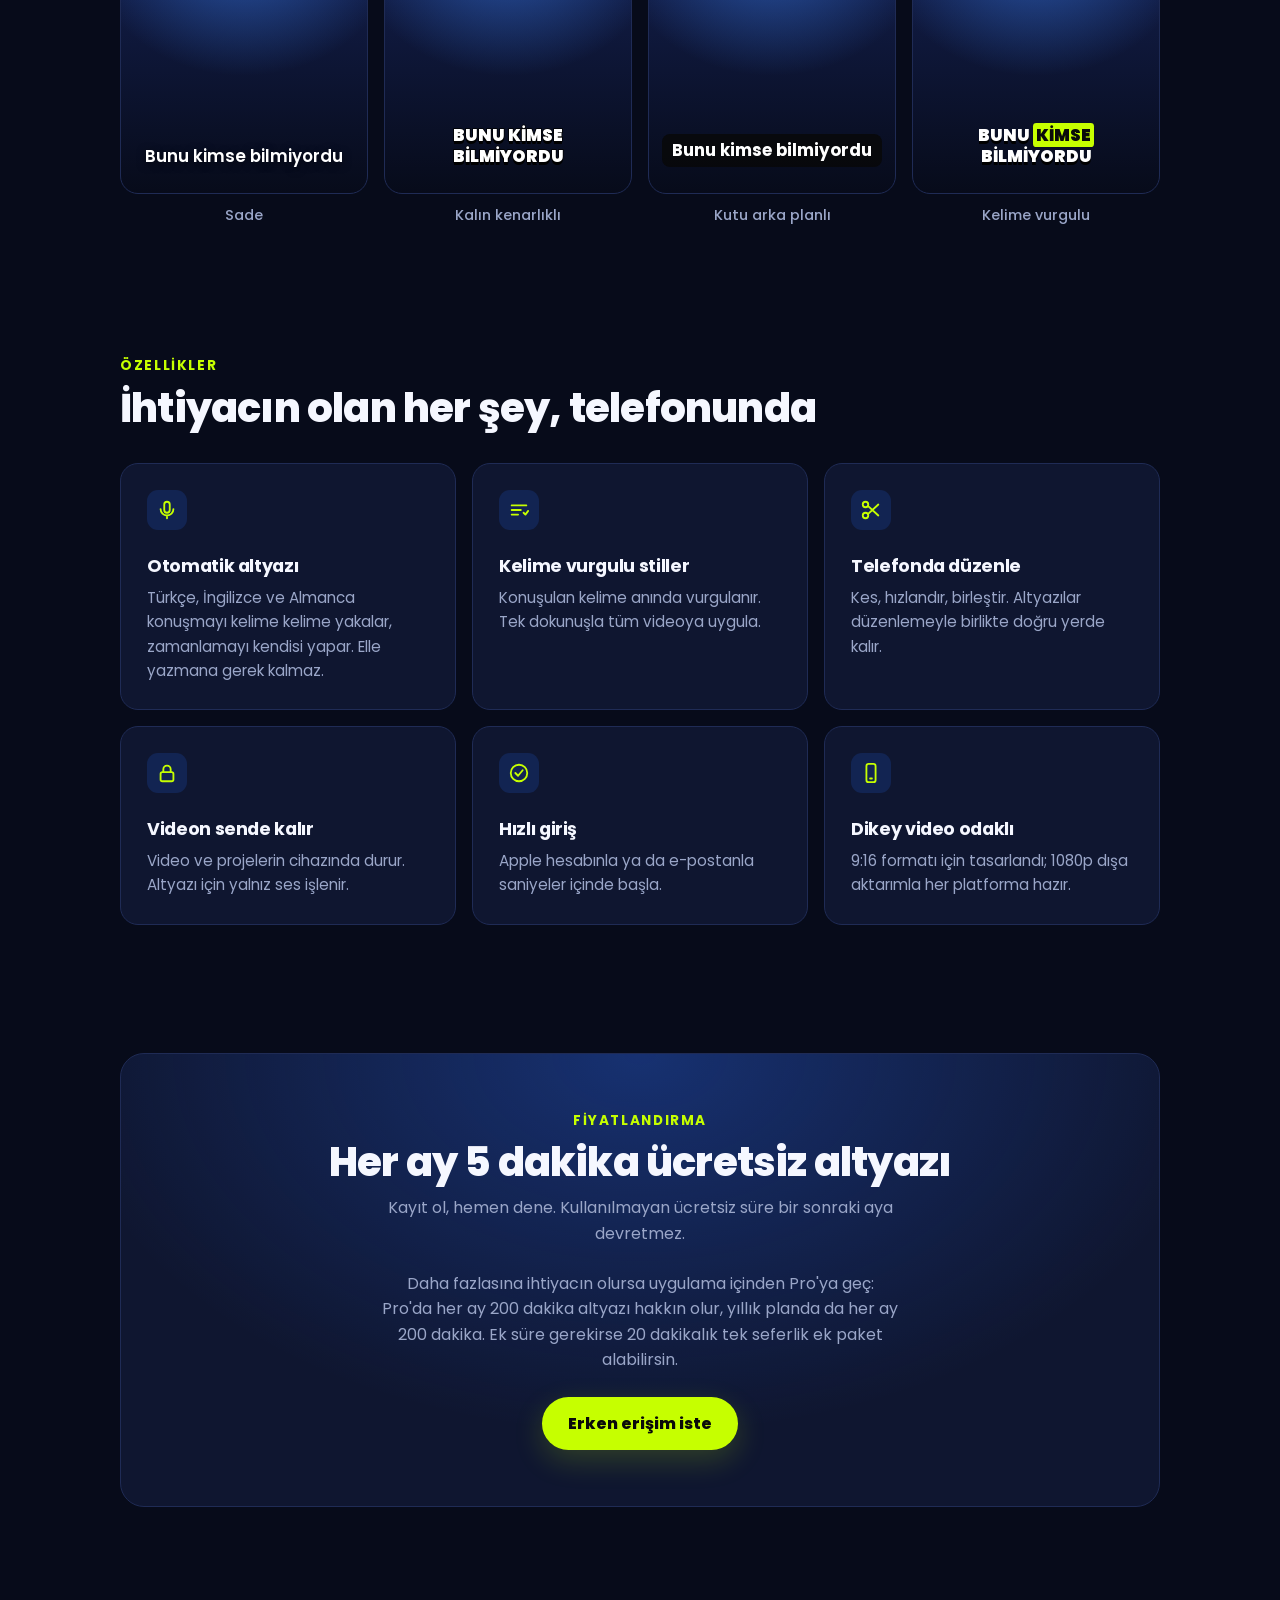
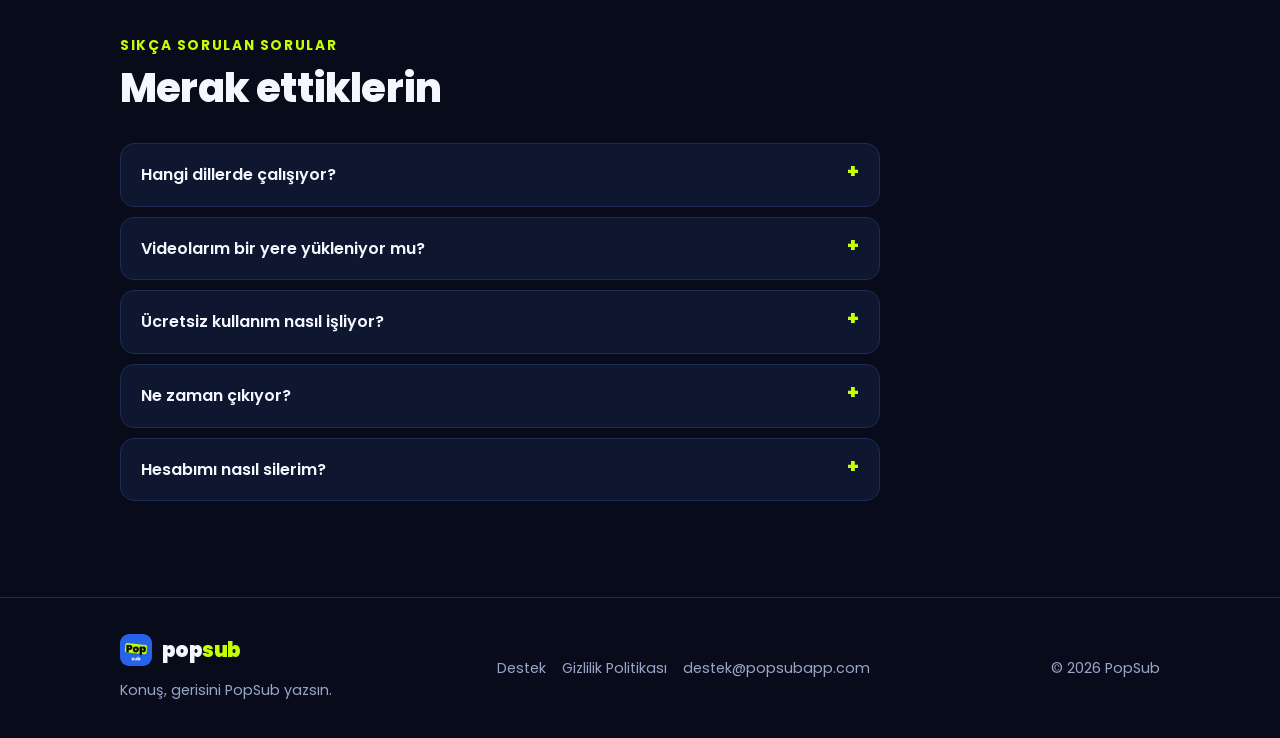
==== commit 5e8a64aa: "DE alt sayfalarında 320/375 px yatay taşmayı düzelt /de/support/ ve /de/datenschutz/ sayfalarında fo" ====
--- a/index.html
+++ b/index.html
@@ -21,7 +21,7 @@
   <link rel="alternate" hreflang="en" href="https://popsubapp.com/en/">
   <link rel="alternate" hreflang="de" href="https://popsubapp.com/de/">
   <link rel="alternate" hreflang="x-default" href="https://popsubapp.com/en/">
-  <link rel="stylesheet" href="/style.css?v=20261009b">
+  <link rel="stylesheet" href="/style.css?v=20261009c">
   <link rel="icon" type="image/png" sizes="32x32" href="/assets/favicon-32.png">
   <link rel="apple-touch-icon" href="/assets/apple-touch-icon.png">
   <script type="application/ld+json">{"@context":"https://schema.org","@type":"SoftwareApplication","name":"PopSub","operatingSystem":"iOS","applicationCategory":"MultimediaApplication","description":"Türkçe, İngilizce ve Almanca konuşmayı otomatik altyazıya çeviren video düzenleme uygulaması.","url":"https://popsubapp.com/"}</script>
--- a/style.css
+++ b/style.css
@@ -1,3 +1,112 @@
+/* Poppins 400 latin */
+@font-face {
+  font-family: "Poppins";
+  font-style: normal;
+  font-weight: 400;
+  font-display: swap;
+  src: url("/assets/fonts/poppins-400-latin.woff2") format("woff2");
+  unicode-range: U+0000-00FF, U+0131, U+0152-0153, U+02BB-02BC, U+02C6, U+02DA, U+02DC, U+0304, U+0308, U+0329, U+2000-206F, U+20AC, U+2122, U+2191, U+2193, U+2212, U+2215, U+FEFF, U+FFFD;
+}
+/* Poppins 400 latin-ext */
+@font-face {
+  font-family: "Poppins";
+  font-style: normal;
+  font-weight: 400;
+  font-display: swap;
+  src: url("/assets/fonts/poppins-400-latin-ext.woff2") format("woff2");
+  unicode-range: U+0100-02BA, U+02BD-02C5, U+02C7-02CC, U+02CE-02D7, U+02DD-02FF, U+0304, U+0308, U+0329, U+1D00-1DBF, U+1E00-1E9F, U+1EF2-1EFF, U+2020, U+20A0-20AB, U+20AD-20C4, U+2113, U+2C60-2C7F, U+A720-A7FF;
+}
+/* Poppins 500 latin */
+@font-face {
+  font-family: "Poppins";
+  font-style: normal;
+  font-weight: 500;
+  font-display: swap;
+  src: url("/assets/fonts/poppins-500-latin.woff2") format("woff2");
+  unicode-range: U+0000-00FF, U+0131, U+0152-0153, U+02BB-02BC, U+02C6, U+02DA, U+02DC, U+0304, U+0308, U+0329, U+2000-206F, U+20AC, U+2122, U+2191, U+2193, U+2212, U+2215, U+FEFF, U+FFFD;
+}
+/* Poppins 500 latin-ext */
+@font-face {
+  font-family: "Poppins";
+  font-style: normal;
+  font-weight: 500;
+  font-display: swap;
+  src: url("/assets/fonts/poppins-500-latin-ext.woff2") format("woff2");
+  unicode-range: U+0100-02BA, U+02BD-02C5, U+02C7-02CC, U+02CE-02D7, U+02DD-02FF, U+0304, U+0308, U+0329, U+1D00-1DBF, U+1E00-1E9F, U+1EF2-1EFF, U+2020, U+20A0-20AB, U+20AD-20C4, U+2113, U+2C60-2C7F, U+A720-A7FF;
+}
+/* Poppins 600 latin */
+@font-face {
+  font-family: "Poppins";
+  font-style: normal;
+  font-weight: 600;
+  font-display: swap;
+  src: url("/assets/fonts/poppins-600-latin.woff2") format("woff2");
+  unicode-range: U+0000-00FF, U+0131, U+0152-0153, U+02BB-02BC, U+02C6, U+02DA, U+02DC, U+0304, U+0308, U+0329, U+2000-206F, U+20AC, U+2122, U+2191, U+2193, U+2212, U+2215, U+FEFF, U+FFFD;
+}
+/* Poppins 600 latin-ext */
+@font-face {
+  font-family: "Poppins";
+  font-style: normal;
+  font-weight: 600;
+  font-display: swap;
+  src: url("/assets/fonts/poppins-600-latin-ext.woff2") format("woff2");
+  unicode-range: U+0100-02BA, U+02BD-02C5, U+02C7-02CC, U+02CE-02D7, U+02DD-02FF, U+0304, U+0308, U+0329, U+1D00-1DBF, U+1E00-1E9F, U+1EF2-1EFF, U+2020, U+20A0-20AB, U+20AD-20C4, U+2113, U+2C60-2C7F, U+A720-A7FF;
+}
+/* Poppins 700 latin */
+@font-face {
+  font-family: "Poppins";
+  font-style: normal;
+  font-weight: 700;
+  font-display: swap;
+  src: url("/assets/fonts/poppins-700-latin.woff2") format("woff2");
+  unicode-range: U+0000-00FF, U+0131, U+0152-0153, U+02BB-02BC, U+02C6, U+02DA, U+02DC, U+0304, U+0308, U+0329, U+2000-206F, U+20AC, U+2122, U+2191, U+2193, U+2212, U+2215, U+FEFF, U+FFFD;
+}
+/* Poppins 700 latin-ext */
+@font-face {
+  font-family: "Poppins";
+  font-style: normal;
+  font-weight: 700;
+  font-display: swap;
+  src: url("/assets/fonts/poppins-700-latin-ext.woff2") format("woff2");
+  unicode-range: U+0100-02BA, U+02BD-02C5, U+02C7-02CC, U+02CE-02D7, U+02DD-02FF, U+0304, U+0308, U+0329, U+1D00-1DBF, U+1E00-1E9F, U+1EF2-1EFF, U+2020, U+20A0-20AB, U+20AD-20C4, U+2113, U+2C60-2C7F, U+A720-A7FF;
+}
+/* Poppins 800 latin */
+@font-face {
+  font-family: "Poppins";
+  font-style: normal;
+  font-weight: 800;
+  font-display: swap;
+  src: url("/assets/fonts/poppins-800-latin.woff2") format("woff2");
+  unicode-range: U+0000-00FF, U+0131, U+0152-0153, U+02BB-02BC, U+02C6, U+02DA, U+02DC, U+0304, U+0308, U+0329, U+2000-206F, U+20AC, U+2122, U+2191, U+2193, U+2212, U+2215, U+FEFF, U+FFFD;
+}
+/* Poppins 800 latin-ext */
+@font-face {
+  font-family: "Poppins";
+  font-style: normal;
+  font-weight: 800;
+  font-display: swap;
+  src: url("/assets/fonts/poppins-800-latin-ext.woff2") format("woff2");
+  unicode-range: U+0100-02BA, U+02BD-02C5, U+02C7-02CC, U+02CE-02D7, U+02DD-02FF, U+0304, U+0308, U+0329, U+1D00-1DBF, U+1E00-1E9F, U+1EF2-1EFF, U+2020, U+20A0-20AB, U+20AD-20C4, U+2113, U+2C60-2C7F, U+A720-A7FF;
+}
+/* Poppins 900 latin */
+@font-face {
+  font-family: "Poppins";
+  font-style: normal;
+  font-weight: 900;
+  font-display: swap;
+  src: url("/assets/fonts/poppins-900-latin.woff2") format("woff2");
+  unicode-range: U+0000-00FF, U+0131, U+0152-0153, U+02BB-02BC, U+02C6, U+02DA, U+02DC, U+0304, U+0308, U+0329, U+2000-206F, U+20AC, U+2122, U+2191, U+2193, U+2212, U+2215, U+FEFF, U+FFFD;
+}
+/* Poppins 900 latin-ext */
+@font-face {
+  font-family: "Poppins";
+  font-style: normal;
+  font-weight: 900;
+  font-display: swap;
+  src: url("/assets/fonts/poppins-900-latin-ext.woff2") format("woff2");
+  unicode-range: U+0100-02BA, U+02BD-02C5, U+02C7-02CC, U+02CE-02D7, U+02DD-02FF, U+0304, U+0308, U+0329, U+1D00-1DBF, U+1E00-1E9F, U+1EF2-1EFF, U+2020, U+20A0-20AB, U+20AD-20C4, U+2113, U+2C60-2C7F, U+A720-A7FF;
+}
+
 :root {
   --bg: #070b1a;
   --bg-2: #0a1024;
@@ -133,7 +242,7 @@
 .faq details p { margin: 0 0 16px; color: var(--muted); }
 
 /* Doc pages */
-.doc { padding: 40px 20px 72px; max-width: 760px; }
+.doc { padding: 40px 20px 72px; max-width: 760px; overflow-wrap: break-word; }
 .doc h1 { font-size: clamp(2rem, 5vw, 2.8rem); overflow-wrap: break-word; }
 .doc h2 { margin-top: 36px; font-size: 1.25rem; }
 .doc p, .doc li { color: #d6dcf0; }
@@ -143,6 +252,8 @@
 footer { border-top: 1px solid var(--line); padding: 36px 0; color: var(--muted); font-size: .9rem; margin-top: 32px; }
 footer .wrap { display: flex; flex-wrap: wrap; justify-content: space-between; align-items: center; gap: 16px; }
 footer a { color: var(--muted); margin-right: 16px; text-decoration: none; }
+/* Doc-page footer links have no spaces between them; let "Datenschutzerklärung" wrap as a whole link */
+:lang(de) footer a:not(.logo) { display: inline-block; }
 footer a:hover { color: var(--text); }
 .foot-brand .logo { font-size: 1.25rem; margin-right: 0; color: var(--text); }
 .foot-brand p { margin: 6px 0 0; }
